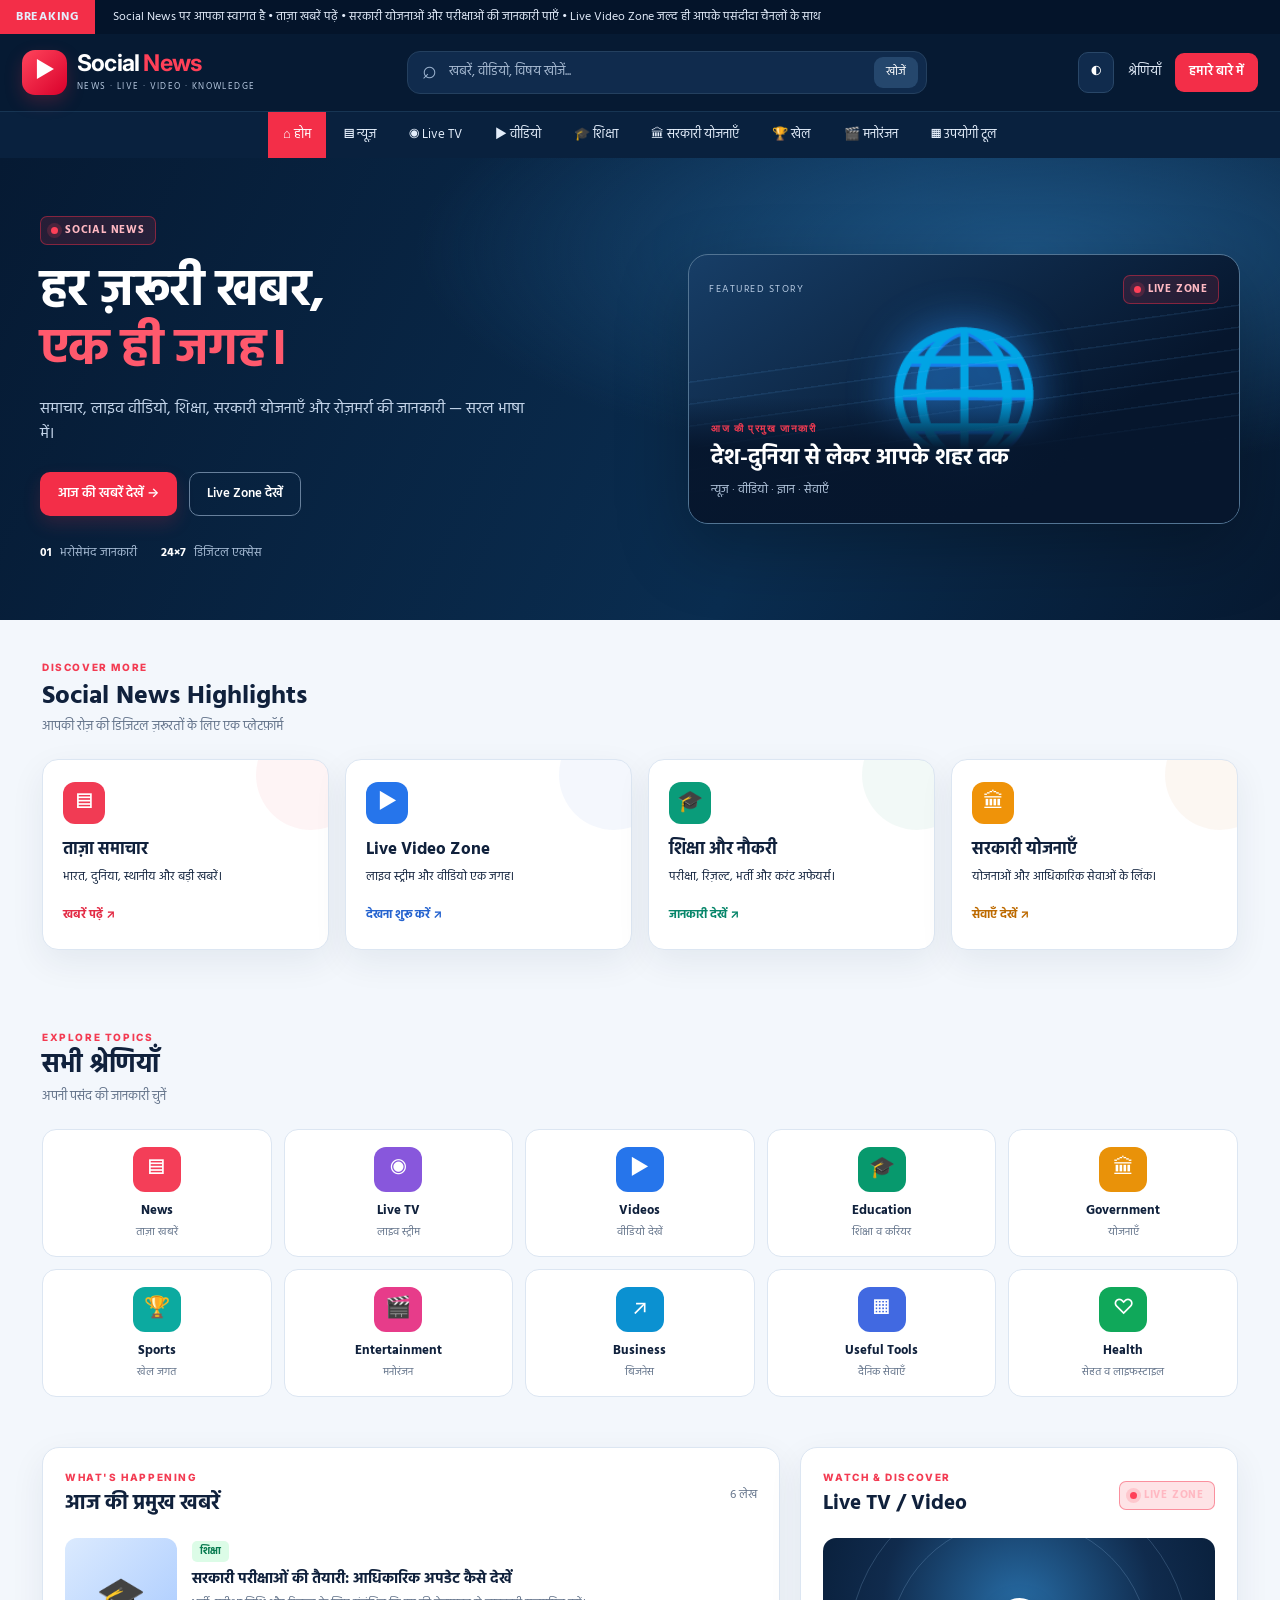
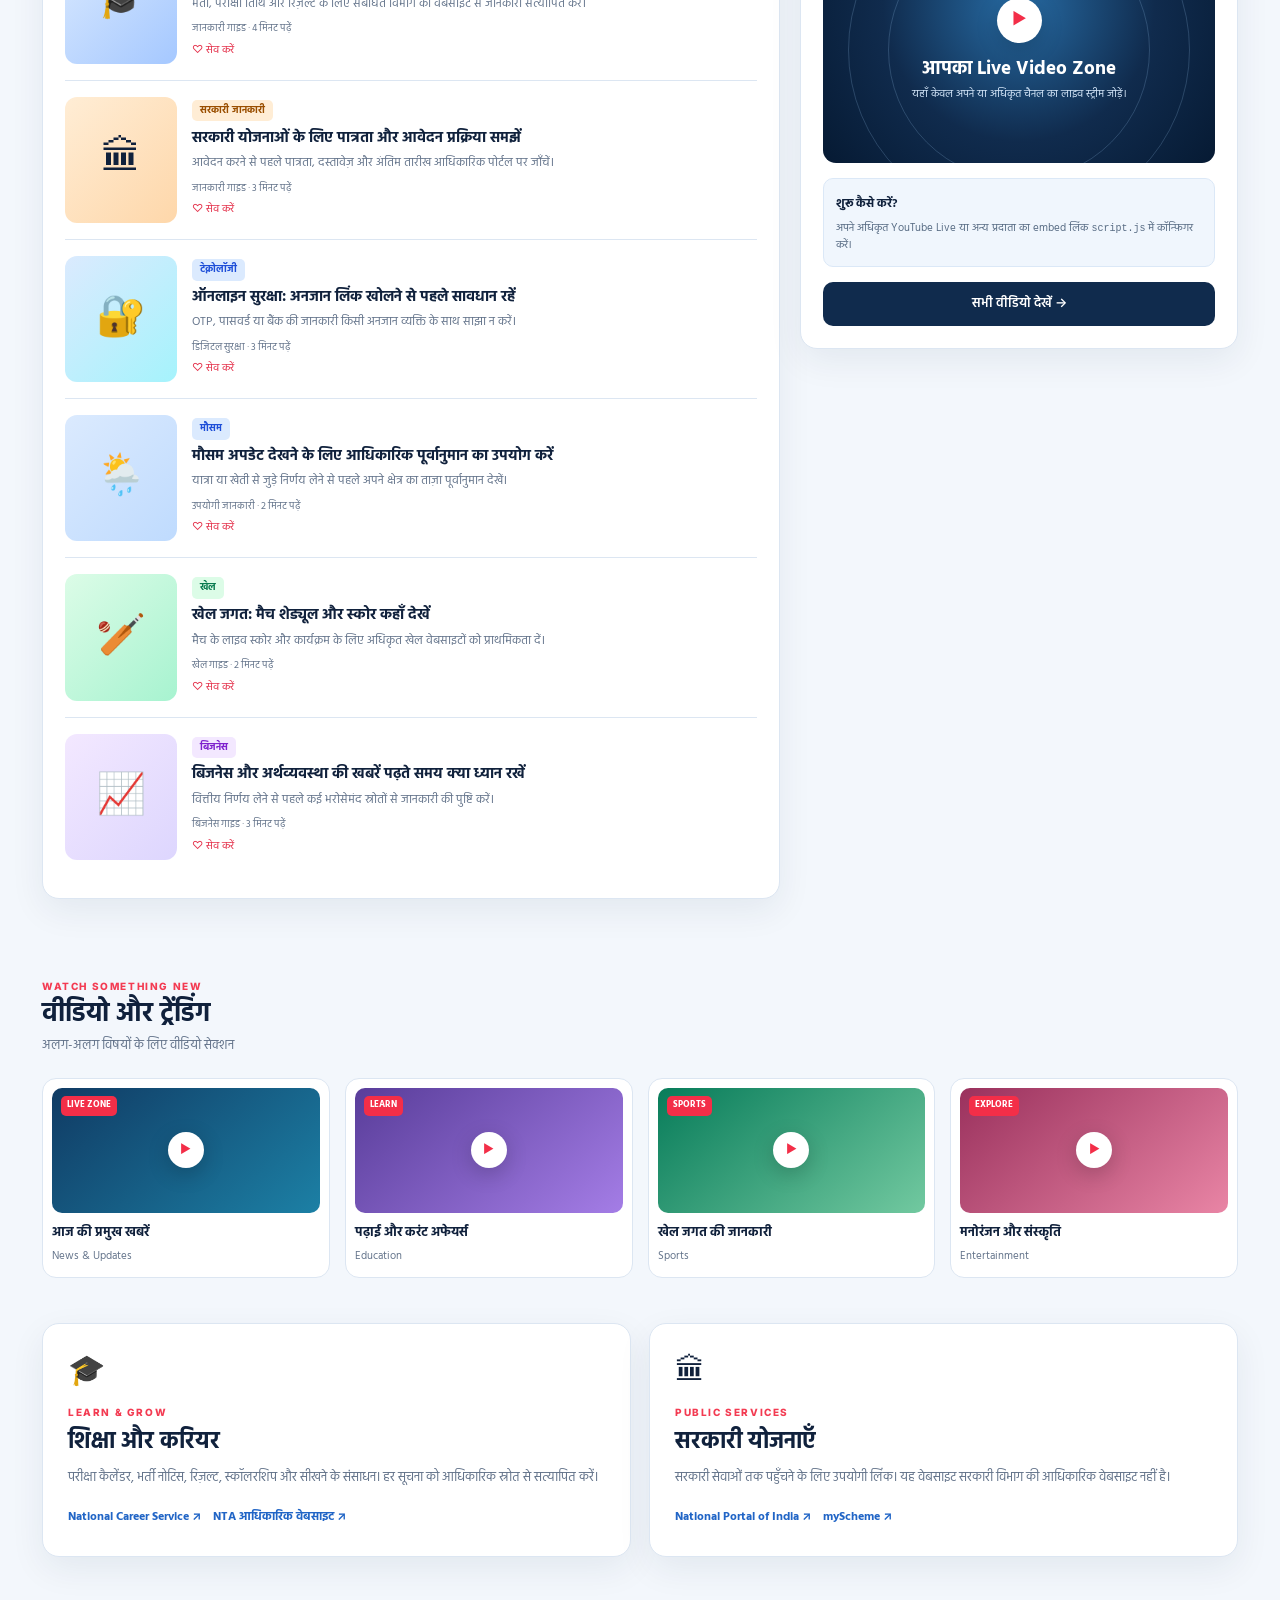
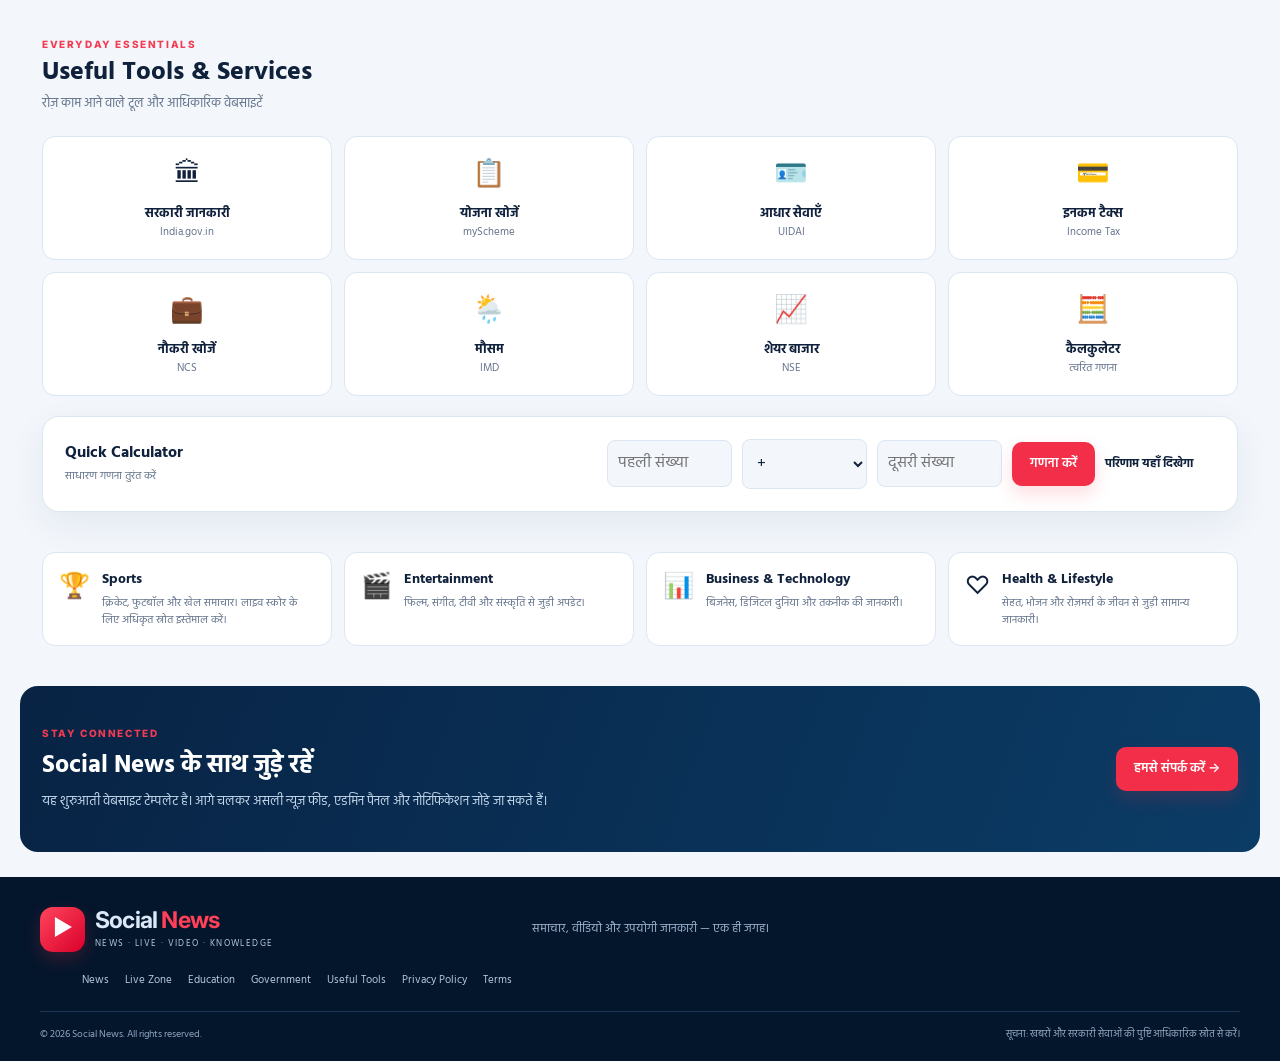
==== index.html @ ee155465 "Add files via upload" ====
<!doctype html>
<html lang="hi">
<head>
<meta charset="utf-8">
<meta name="viewport" content="width=device-width, initial-scale=1">
<meta name="theme-color" content="#071b35">
<meta name="description" content="Social News — ताज़ा खबरें, लाइव वीडियो, शिक्षा, सरकारी योजनाएँ, खेल और रोज़मर्रा की उपयोगी जानकारी एक जगह।">
<title>Social News | खबरें, Live Video और जानकारी</title>
<link rel="preconnect" href="https://fonts.googleapis.com">
<link rel="preconnect" href="https://fonts.gstatic.com" crossorigin>
<link href="https://fonts.googleapis.com/css2?family=Hind:wght@400;500;600;700&family=Inter:wght@400;500;600;700;800&display=swap" rel="stylesheet">
<link rel="stylesheet" href="style.css">
</head>
<body>
<div class="ticker"><span class="ticker-label">BREAKING</span><div class="ticker-track">Social News पर आपका स्वागत है • ताज़ा खबरें पढ़ें • सरकारी योजनाओं और परीक्षाओं की जानकारी पाएँ • Live Video Zone जल्द ही आपके पसंदीदा चैनलों के साथ</div></div>
<header class="site-header">
  <a class="brand" href="#" aria-label="Social News Home"><span class="brand-mark">▶</span><span><strong>Social <b>News</b></strong><small>NEWS · LIVE · VIDEO · KNOWLEDGE</small></span></a>
  <form class="search" id="searchForm"><span>⌕</span><input id="searchInput" placeholder="खबरें, वीडियो, विषय खोजें..." aria-label="Search"><button aria-label="Search">खोजें</button></form>
  <div class="header-actions"><button class="icon-btn" id="themeToggle" title="थीम बदलें">◐</button><a class="header-link" href="#categories">श्रेणियाँ</a><a class="login-link" href="#about">हमारे बारे में</a></div>
</header>
<nav class="main-nav" aria-label="मुख्य मेन्यू">
  <a class="active" href="#">⌂ होम</a><a href="#top-news">▤ न्यूज़</a><a href="#live">◉ Live TV</a><a href="#videos">▶ वीडियो</a><a href="#education">🎓 शिक्षा</a><a href="#government">🏛 सरकारी योजनाएँ</a><a href="#sports">🏆 खेल</a><a href="#entertainment">🎬 मनोरंजन</a><a href="#tools">▦ उपयोगी टूल</a>
</nav>
<main>
<section class="hero">
  <div class="hero-copy"><span class="live-pill"><i></i> SOCIAL NEWS</span><h1>हर ज़रूरी खबर,<br><em>एक ही जगह।</em></h1><p>समाचार, लाइव वीडियो, शिक्षा, सरकारी योजनाएँ और रोज़मर्रा की जानकारी — सरल भाषा में।</p><div class="hero-buttons"><a class="btn btn-red" href="#top-news">आज की खबरें देखें →</a><a class="btn btn-outline" href="#live">Live Zone देखें</a></div><div class="hero-stats"><span><b>01</b> भरोसेमंद जानकारी</span><span><b>24×7</b> डिजिटल एक्सेस</span></div></div>
  <div class="hero-visual"><div class="visual-top"><span>FEATURED STORY</span><span class="live-pill"><i></i> LIVE ZONE</span></div><div class="world-globe">🌐</div><div class="visual-lines"></div><div class="visual-bottom"><span class="eyebrow">आज की प्रमुख जानकारी</span><h2>देश-दुनिया से लेकर आपके शहर तक</h2><p>न्यूज़ · वीडियो · ज्ञान · सेवाएँ</p></div></div>
</section>
<section class="highlights section-wrap"><div class="section-heading"><div><span class="eyebrow">DISCOVER MORE</span><h2>Social News Highlights</h2><p>आपकी रोज़ की डिजिटल ज़रूरतों के लिए एक प्लेटफ़ॉर्म</p></div></div><div class="highlight-grid">
  <article class="highlight-card h-red"><span class="hi-icon">▤</span><h3>ताज़ा समाचार</h3><p>भारत, दुनिया, स्थानीय और बड़ी खबरें।</p><a href="#top-news">खबरें पढ़ें ↗</a></article>
  <article class="highlight-card h-blue"><span class="hi-icon">▶</span><h3>Live Video Zone</h3><p>लाइव स्ट्रीम और वीडियो एक जगह।</p><a href="#live">देखना शुरू करें ↗</a></article>
  <article class="highlight-card h-green"><span class="hi-icon">🎓</span><h3>शिक्षा और नौकरी</h3><p>परीक्षा, रिज़ल्ट, भर्ती और करंट अफेयर्स।</p><a href="#education">जानकारी देखें ↗</a></article>
  <article class="highlight-card h-orange"><span class="hi-icon">🏛</span><h3>सरकारी योजनाएँ</h3><p>योजनाओं और आधिकारिक सेवाओं के लिंक।</p><a href="#government">सेवाएँ देखें ↗</a></article>
</div></section>
<section class="section-wrap" id="categories"><div class="section-heading"><div><span class="eyebrow">EXPLORE TOPICS</span><h2>सभी श्रेणियाँ</h2><p>अपनी पसंद की जानकारी चुनें</p></div></div><div class="category-grid">
<a class="category" href="#top-news"><span class="cat-icon c1">▤</span><b>News</b><small>ताज़ा खबरें</small></a><a class="category" href="#live"><span class="cat-icon c2">◉</span><b>Live TV</b><small>लाइव स्ट्रीम</small></a><a class="category" href="#videos"><span class="cat-icon c3">▶</span><b>Videos</b><small>वीडियो देखें</small></a><a class="category" href="#education"><span class="cat-icon c4">🎓</span><b>Education</b><small>शिक्षा व करियर</small></a><a class="category" href="#government"><span class="cat-icon c5">🏛</span><b>Government</b><small>योजनाएँ</small></a><a class="category" href="#sports"><span class="cat-icon c6">🏆</span><b>Sports</b><small>खेल जगत</small></a><a class="category" href="#entertainment"><span class="cat-icon c7">🎬</span><b>Entertainment</b><small>मनोरंजन</small></a><a class="category" href="#business"><span class="cat-icon c8">↗</span><b>Business</b><small>बिजनेस</small></a><a class="category" href="#tools"><span class="cat-icon c9">▦</span><b>Useful Tools</b><small>दैनिक सेवाएँ</small></a><a class="category" href="#health"><span class="cat-icon c10">♡</span><b>Health</b><small>सेहत व लाइफस्टाइल</small></a>
</div></section>
<section class="content-layout section-wrap" id="top-news">
  <div class="panel news-panel"><div class="section-heading compact"><div><span class="eyebrow">WHAT'S HAPPENING</span><h2>आज की प्रमुख खबरें</h2></div><span class="muted" id="resultCount">6 लेख</span></div><div class="news-list" id="newsList">
    <article class="news-card" data-search="education exam सरकारी नौकरी परीक्षा तारीख"><div class="news-art art-education">🎓</div><div class="news-body"><span class="tag tag-green">शिक्षा</span><h3>सरकारी परीक्षाओं की तैयारी: आधिकारिक अपडेट कैसे देखें</h3><p>भर्ती, परीक्षा तिथि और रिज़ल्ट के लिए संबंधित विभाग की वेबसाइट से जानकारी सत्यापित करें।</p><div class="card-meta">जानकारी गाइड · 4 मिनट पढ़ें</div><button class="save-btn" data-save="exam-guide">♡ सेव करें</button></div></article>
    <article class="news-card" data-search="government scheme सरकारी योजना पात्रता आवेदन"><div class="news-art art-government">🏛</div><div class="news-body"><span class="tag tag-orange">सरकारी जानकारी</span><h3>सरकारी योजनाओं के लिए पात्रता और आवेदन प्रक्रिया समझें</h3><p>आवेदन करने से पहले पात्रता, दस्तावेज़ और अंतिम तारीख आधिकारिक पोर्टल पर जाँचें।</p><div class="card-meta">जानकारी गाइड · 3 मिनट पढ़ें</div><button class="save-btn" data-save="scheme-guide">♡ सेव करें</button></div></article>
    <article class="news-card" data-search="technology cyber safety online fraud डिजिटल सुरक्षा"><div class="news-art art-tech">🔐</div><div class="news-body"><span class="tag tag-blue">टेक्नोलॉजी</span><h3>ऑनलाइन सुरक्षा: अनजान लिंक खोलने से पहले सावधान रहें</h3><p>OTP, पासवर्ड या बैंक की जानकारी किसी अनजान व्यक्ति के साथ साझा न करें।</p><div class="card-meta">डिजिटल सुरक्षा · 3 मिनट पढ़ें</div><button class="save-btn" data-save="online-safety">♡ सेव करें</button></div></article>
    <article class="news-card" data-search="weather मौसम बारिश गर्मी forecast"><div class="news-art art-weather">🌦️</div><div class="news-body"><span class="tag tag-blue">मौसम</span><h3>मौसम अपडेट देखने के लिए आधिकारिक पूर्वानुमान का उपयोग करें</h3><p>यात्रा या खेती से जुड़े निर्णय लेने से पहले अपने क्षेत्र का ताज़ा पूर्वानुमान देखें।</p><div class="card-meta">उपयोगी जानकारी · 2 मिनट पढ़ें</div><button class="save-btn" data-save="weather-guide">♡ सेव करें</button></div></article>
    <article class="news-card" data-search="sports cricket football खेल"><div class="news-art art-sports">🏏</div><div class="news-body"><span class="tag tag-green">खेल</span><h3>खेल जगत: मैच शेड्यूल और स्कोर कहाँ देखें</h3><p>मैच के लाइव स्कोर और कार्यक्रम के लिए अधिकृत खेल वेबसाइटों को प्राथमिकता दें।</p><div class="card-meta">खेल गाइड · 2 मिनट पढ़ें</div><button class="save-btn" data-save="sports-guide">♡ सेव करें</button></div></article>
    <article class="news-card" data-search="business finance बजट बचत बाजार"><div class="news-art art-business">📈</div><div class="news-body"><span class="tag tag-purple">बिजनेस</span><h3>बिजनेस और अर्थव्यवस्था की खबरें पढ़ते समय क्या ध्यान रखें</h3><p>वित्तीय निर्णय लेने से पहले कई भरोसेमंद स्रोतों से जानकारी की पुष्टि करें।</p><div class="card-meta">बिजनेस गाइड · 3 मिनट पढ़ें</div><button class="save-btn" data-save="business-guide">♡ सेव करें</button></div></article>
  </div><p class="empty-state" id="emptyState" hidden>इस खोज से संबंधित कोई लेख नहीं मिला। दूसरा शब्द खोजें।</p></div>
  <aside class="panel live-panel" id="live"><div class="section-heading compact"><div><span class="eyebrow">WATCH & DISCOVER</span><h2>Live TV / Video</h2></div><span class="live-pill"><i></i> LIVE ZONE</span></div><div class="video-placeholder"><div class="play-circle">▶</div><h3>आपका Live Video Zone</h3><p>यहाँ केवल अपने या अधिकृत चैनल का लाइव स्ट्रीम जोड़ें।</p></div><div class="notice"><b>शुरू कैसे करें?</b><p>अपने अधिकृत YouTube Live या अन्य प्रदाता का embed लिंक <code>script.js</code> में कॉन्फ़िगर करें।</p></div><a class="btn btn-dark btn-full" href="#videos">सभी वीडियो देखें →</a></aside>
</section>
<section class="section-wrap" id="videos"><div class="section-heading"><div><span class="eyebrow">WATCH SOMETHING NEW</span><h2>वीडियो और ट्रेंडिंग</h2><p>अलग-अलग विषयों के लिए वीडियो सेक्शन</p></div></div><div class="video-grid">
  <a class="video-card" href="#live"><div class="video-thumb v1"><span class="play-circle">▶</span><small>LIVE ZONE</small></div><b>आज की प्रमुख खबरें</b><span>News & Updates</span></a>
  <a class="video-card" href="#education"><div class="video-thumb v2"><span class="play-circle">▶</span><small>LEARN</small></div><b>पढ़ाई और करंट अफेयर्स</b><span>Education</span></a>
  <a class="video-card" href="#sports"><div class="video-thumb v3"><span class="play-circle">▶</span><small>SPORTS</small></div><b>खेल जगत की जानकारी</b><span>Sports</span></a>
  <a class="video-card" href="#entertainment"><div class="video-thumb v4"><span class="play-circle">▶</span><small>EXPLORE</small></div><b>मनोरंजन और संस्कृति</b><span>Entertainment</span></a>
</div></section>
<section class="section-wrap split-sections">
  <article class="info-panel" id="education"><div class="big-icon">🎓</div><span class="eyebrow">LEARN & GROW</span><h2>शिक्षा और करियर</h2><p>परीक्षा कैलेंडर, भर्ती नोटिस, रिज़ल्ट, स्कॉलरशिप और सीखने के संसाधन। हर सूचना को आधिकारिक स्रोत से सत्यापित करें।</p><a href="https://www.ncs.gov.in/" target="_blank" rel="noopener">National Career Service ↗</a><a href="https://www.nta.ac.in/" target="_blank" rel="noopener">NTA आधिकारिक वेबसाइट ↗</a></article>
  <article class="info-panel" id="government"><div class="big-icon">🏛</div><span class="eyebrow">PUBLIC SERVICES</span><h2>सरकारी योजनाएँ</h2><p>सरकारी सेवाओं तक पहुँचने के लिए उपयोगी लिंक। यह वेबसाइट सरकारी विभाग की आधिकारिक वेबसाइट नहीं है।</p><a href="https://www.india.gov.in/" target="_blank" rel="noopener">National Portal of India ↗</a><a href="https://www.myscheme.gov.in/" target="_blank" rel="noopener">myScheme ↗</a></article>
</section>
<section class="section-wrap" id="tools"><div class="section-heading"><div><span class="eyebrow">EVERYDAY ESSENTIALS</span><h2>Useful Tools & Services</h2><p>रोज़ काम आने वाले टूल और आधिकारिक वेबसाइटें</p></div></div><div class="tools-grid">
<a class="tool-card" href="https://www.india.gov.in/" target="_blank" rel="noopener"><span>🏛</span><b>सरकारी जानकारी</b><small>India.gov.in</small></a><a class="tool-card" href="https://www.myscheme.gov.in/" target="_blank" rel="noopener"><span>📋</span><b>योजना खोजें</b><small>myScheme</small></a><a class="tool-card" href="https://uidai.gov.in/" target="_blank" rel="noopener"><span>🪪</span><b>आधार सेवाएँ</b><small>UIDAI</small></a><a class="tool-card" href="https://www.incometax.gov.in/" target="_blank" rel="noopener"><span>💳</span><b>इनकम टैक्स</b><small>Income Tax</small></a><a class="tool-card" href="https://www.ncs.gov.in/" target="_blank" rel="noopener"><span>💼</span><b>नौकरी खोजें</b><small>NCS</small></a><a class="tool-card" href="https://mausam.imd.gov.in/" target="_blank" rel="noopener"><span>🌦️</span><b>मौसम</b><small>IMD</small></a><a class="tool-card" href="https://www.nseindia.com/" target="_blank" rel="noopener"><span>📈</span><b>शेयर बाजार</b><small>NSE</small></a><a class="tool-card" href="#calculator"><span>🧮</span><b>कैलकुलेटर</b><small>त्वरित गणना</small></a>
</div><div class="calculator panel" id="calculator"><div><h3>Quick Calculator</h3><p>साधारण गणना तुरंत करें</p></div><input id="calcA" type="number" placeholder="पहली संख्या"><select id="calcOp" aria-label="Operation"><option value="+">+</option><option value="-">−</option><option value="*">×</option><option value="/">÷</option></select><input id="calcB" type="number" placeholder="दूसरी संख्या"><button class="btn btn-red" id="calculateBtn">गणना करें</button><output id="calcResult">परिणाम यहाँ दिखेगा</output></div></section>
<section class="section-wrap extra-categories">
  <article id="sports"><span>🏆</span><div><h3>Sports</h3><p>क्रिकेट, फुटबॉल और खेल समाचार। लाइव स्कोर के लिए अधिकृत स्रोत इस्तेमाल करें।</p></div></article>
  <article id="entertainment"><span>🎬</span><div><h3>Entertainment</h3><p>फिल्म, संगीत, टीवी और संस्कृति से जुड़ी अपडेट।</p></div></article>
  <article id="business"><span>📊</span><div><h3>Business & Technology</h3><p>बिजनेस, डिजिटल दुनिया और तकनीक की जानकारी।</p></div></article>
  <article id="health"><span>♡</span><div><h3>Health & Lifestyle</h3><p>सेहत, भोजन और रोज़मर्रा के जीवन से जुड़ी सामान्य जानकारी।</p></div></article>
</section>
<section class="newsletter section-wrap" id="about"><div><span class="eyebrow">STAY CONNECTED</span><h2>Social News के साथ जुड़े रहें</h2><p>यह शुरुआती वेबसाइट टेम्पलेट है। आगे चलकर असली न्यूज़ फीड, एडमिन पैनल और नोटिफिकेशन जोड़े जा सकते हैं।</p></div><a class="btn btn-red" href="mailto:contact@socialnews.example">हमसे संपर्क करें →</a></section>
</main>
<footer class="footer"><div class="footer-main"><a class="brand" href="#"><span class="brand-mark">▶</span><span><strong>Social <b>News</b></strong><small>NEWS · LIVE · VIDEO · KNOWLEDGE</small></span></a><p>समाचार, वीडियो और उपयोगी जानकारी — एक ही जगह।</p><div class="footer-links"><a href="#top-news">News</a><a href="#live">Live Zone</a><a href="#education">Education</a><a href="#government">Government</a><a href="#tools">Useful Tools</a><a href="privacy.html">Privacy Policy</a><a href="terms.html">Terms</a></div></div><div class="footer-bottom"><span>© <span id="year"></span> Social News. All rights reserved.</span><span>सूचना: खबरों और सरकारी सेवाओं की पुष्टि आधिकारिक स्रोत से करें।</span></div></footer>
<div class="toast" id="toast" role="status" aria-live="polite"></div>
<script src="script.js"></script>
</body>
</html>
---- style.css ----
*{box-sizing:border-box} :root{--bg:#f3f7fc;--surface:#fff;--ink:#10213c;--muted:#64748b;--line:#dce6f2;--navy:#061a33;--navy2:#0b2a4d;--red:#f32e48;--blue:#2675eb;--shadow:0 12px 35px rgba(15,42,75,.07)}html{scroll-behavior:smooth;scroll-padding-top:90px}body{margin:0;background:var(--bg);color:var(--ink);font-family:'Hind',Inter,sans-serif;line-height:1.55}a{color:inherit;text-decoration:none}button,input,select{font:inherit}.ticker{height:34px;background:#04142a;color:#e5eefc;display:flex;align-items:center;overflow:hidden;font-size:12px;white-space:nowrap}.ticker-label{height:100%;display:flex;align-items:center;padding:0 16px;background:var(--red);font-weight:700;letter-spacing:.7px}.ticker-track{padding-left:18px;overflow:hidden;text-overflow:ellipsis}.site-header{background:var(--navy);color:#fff;padding:16px max(22px,calc((100% - 1240px)/2));display:flex;align-items:center;gap:26px}.brand{display:flex;align-items:center;gap:10px;flex-shrink:0}.brand-mark{width:45px;height:45px;border-radius:13px;background:linear-gradient(135deg,#ff455c,#d9002b);display:grid;place-items:center;color:white;font-size:22px;box-shadow:0 7px 18px #f32e4835}.brand strong{font-family:Inter,sans-serif;font-size:23px;letter-spacing:-.8px;display:block;line-height:1.15}.brand strong b{color:#ff4058}.brand small{display:block;font-size:9px;letter-spacing:1.4px;color:#b6c8df;margin-top:4px}.search{height:43px;border:1px solid #24405f;background:#102b4d;border-radius:13px;display:flex;align-items:center;gap:10px;padding:0 8px 0 14px;flex:1;max-width:520px;margin:auto}.search>span{font-size:25px;color:#9db4d0}.search input{background:transparent;border:0;outline:0;color:white;width:100%;min-width:0;font-size:13px}.search input::placeholder{color:#a7bad2}.search button{border:0;background:#25476d;color:#fff;border-radius:9px;padding:6px 12px;font-size:12px;cursor:pointer}.header-actions{display:flex;align-items:center;gap:14px;font-size:13px;white-space:nowrap}.icon-btn{background:#102b4d;border:1px solid #294768;color:#fff;border-radius:10px;padding:9px 12px;cursor:pointer}.header-link{color:#e3edfa}.login-link{background:var(--red);padding:9px 14px;border-radius:9px;font-weight:600}.main-nav{background:#09213e;color:#e4eefb;display:flex;gap:3px;justify-content:center;padding:0 12px;overflow-x:auto;white-space:nowrap;border-top:1px solid #173553}.main-nav a{padding:13px 15px;font-size:13px;flex-shrink:0}.main-nav a:hover,.main-nav a.active{background:var(--red);color:#fff}.hero{background:radial-gradient(ellipse at 80% 20%,#1d5483 0,transparent 42%),linear-gradient(115deg,#061a33,#0a2d50 62%,#071a32);color:white;display:grid;grid-template-columns:1fr .9fr;gap:35px;padding:58px max(24px,calc((100% - 1200px)/2));min-height:370px;overflow:hidden}.hero-copy{align-self:center;max-width:570px}.live-pill{display:inline-flex;align-items:center;gap:7px;border-radius:7px;padding:5px 10px;background:#f32e4822;border:1px solid #f32e4875;color:#ffb8c2;font-size:11px;font-weight:700;letter-spacing:.8px}.live-pill i{width:7px;height:7px;border-radius:50%;background:#ff4058;box-shadow:0 0 0 4px #ff40582c}.hero h1{font-size:clamp(35px,4vw,54px);line-height:1.15;letter-spacing:-.6px;margin:18px 0 14px}.hero h1 em{font-style:normal;color:#ff596d}.hero-copy>p{font-size:16px;color:#c2d3e8;max-width:500px;margin-bottom:25px}.hero-buttons{display:flex;gap:12px;flex-wrap:wrap}.btn{display:inline-flex;align-items:center;justify-content:center;border-radius:10px;padding:11px 17px;font-weight:600;font-size:13px;border:1px solid transparent;cursor:pointer}.btn-red{background:var(--red);color:white;box-shadow:0 8px 18px #f32e482a}.btn-outline{border-color:#67809c;color:#fff}.btn-dark{background:#102b4d;color:white}.btn-full{width:100%}.hero-stats{display:flex;gap:24px;margin-top:28px;color:#a9bed7;font-size:12px}.hero-stats b{color:white;margin-right:5px}.hero-visual{align-self:center;min-height:270px;border:1px solid #527493;border-radius:20px;background:linear-gradient(145deg,#173e67,#06162d 70%);padding:20px;position:relative;overflow:hidden;box-shadow:0 24px 70px #0004}.visual-top{display:flex;justify-content:space-between;align-items:center;color:#b5c9e1;font-size:10px;letter-spacing:1.5px}.world-globe{position:absolute;font-size:125px;top:54px;left:50%;transform:translateX(-50%);filter:drop-shadow(0 0 24px #2989e9);opacity:.9}.visual-lines{position:absolute;inset:30% -10% 18%;background:repeating-linear-gradient(0deg,transparent 0 20px,#62b5ff1b 21px 22px);transform:skewY(-8deg)}.visual-bottom{position:absolute;bottom:0;left:0;right:0;padding:24px 22px;background:linear-gradient(transparent,#06162df5 40%)}.eyebrow{display:block;font-family:Inter,sans-serif;font-size:10px;font-weight:800;letter-spacing:1.6px;color:#f33b52}.visual-bottom h2{font-size:22px;margin:5px 0}.visual-bottom p{font-size:12px;color:#b5c8df;margin:0}.section-wrap{max-width:1240px;margin:0 auto;padding:40px 22px}.section-heading{display:flex;align-items:end;justify-content:space-between;gap:20px;margin-bottom:22px}.section-heading h2{font-size:26px;line-height:1.2;margin:5px 0}.section-heading p{margin:5px 0 0;color:var(--muted);font-size:13px}.highlight-grid{display:grid;grid-template-columns:repeat(4,1fr);gap:16px}.highlight-card{border-radius:16px;padding:22px 20px;background:var(--surface);border:1px solid var(--line);box-shadow:var(--shadow);min-height:185px;position:relative;overflow:hidden}.highlight-card:after{content:"";position:absolute;width:110px;height:110px;border-radius:50%;right:-38px;top:-40px;background:currentColor;opacity:.05}.hi-icon{display:grid;place-items:center;width:42px;height:42px;border-radius:12px;color:white;font-size:21px;margin-bottom:13px}.highlight-card h3{margin:0 0 5px;font-size:17px}.highlight-card p{font-size:12px;color:var(--muted);margin:0 0 15px}.highlight-card>a{font-size:12px;font-weight:700}.h-red{color:#e32c46}.h-red .hi-icon{background:#f13b54}.h-blue{color:#2563cf}.h-blue .hi-icon{background:#2675eb}.h-green{color:#07866a}.h-green .hi-icon{background:#0a9c7a}.h-orange{color:#bd6a00}.h-orange .hi-icon{background:#ef9309}.highlight-card h3,.highlight-card p{color:var(--ink)}.category-grid{display:grid;grid-template-columns:repeat(5,1fr);gap:12px}.category{display:flex;align-items:center;flex-direction:column;text-align:center;padding:17px 8px 15px;background:var(--surface);border:1px solid var(--line);border-radius:14px;transition:.2s}.category:hover,.tool-card:hover,.video-card:hover{transform:translateY(-3px);box-shadow:var(--shadow)}.cat-icon{width:48px;height:45px;border-radius:12px;display:grid;place-items:center;color:#fff;font-size:21px;margin-bottom:9px}.category b{font-size:13px}.category small{font-size:11px;color:var(--muted);margin-top:3px}.c1{background:#f43e58}.c2{background:#8857dc}.c3{background:#2675eb}.c4{background:#07996d}.c5{background:#e99209}.c6{background:#0caaa0}.c7{background:#e73c8a}.c8{background:#0b91d1}.c9{background:#4169e1}.c10{background:#10a85a}.content-layout{display:grid;grid-template-columns:1.35fr .8fr;gap:20px;align-items:start;padding-top:10px}.panel{background:var(--surface);border:1px solid var(--line);border-radius:17px;padding:22px;box-shadow:var(--shadow);min-width:0}.compact{align-items:center;margin-bottom:17px}.compact h2{font-size:21px}.muted{font-size:12px;color:var(--muted)}.news-list{display:grid;gap:0}.news-card{display:grid;grid-template-columns:112px 1fr;gap:15px;padding:16px 0;border-top:1px solid var(--line)}.news-card:first-child{border-top:0;padding-top:0}.news-art{min-height:126px;border-radius:12px;display:grid;place-items:center;font-size:40px}.art-education{background:linear-gradient(135deg,#dbeafe,#a5c8ff)}.art-government{background:linear-gradient(135deg,#ffedd5,#fed7aa)}.art-tech{background:linear-gradient(135deg,#dbeafe,#a5f3fc)}.art-weather{background:linear-gradient(135deg,#dbeafe,#bfdbfe)}.art-sports{background:linear-gradient(135deg,#dcfce7,#a7f3d0)}.art-business{background:linear-gradient(135deg,#f3e8ff,#ddd6fe)}.news-body h3{font-size:15px;line-height:1.35;margin:6px 0}.news-body p{font-size:12px;color:var(--muted);margin:0 0 8px}.tag{font-size:10px;font-weight:700;padding:3px 8px;border-radius:5px;display:inline-block}.tag-green{background:#dcfce7;color:#087b50}.tag-orange{background:#ffedd5;color:#9a4f00}.tag-blue{background:#dbeafe;color:#1d4ed8}.tag-purple{background:#f3e8ff;color:#7e22ce}.card-meta{font-size:10px;color:var(--muted)}.save-btn{border:0;background:none;color:#e4314b;font-size:11px;padding:5px 0;cursor:pointer}.video-placeholder{height:225px;border-radius:13px;background:radial-gradient(circle at 50% 30%,#276ca5,#102b4d 54%,#061a33);color:#fff;display:flex;flex-direction:column;align-items:center;justify-content:center;text-align:center;padding:20px;position:relative;overflow:hidden}.video-placeholder:before,.video-placeholder:after{content:"";position:absolute;border:1px solid #a8d4ff32;border-radius:50%;width:260px;height:260px}.video-placeholder:after{width:340px;height:340px}.play-circle{width:45px;height:45px;display:grid;place-items:center;background:#fff;color:#f32e48;border-radius:50%;box-shadow:0 6px 22px #0003;z-index:1}.video-placeholder h3,.video-placeholder p{z-index:1;position:relative}.video-placeholder h3{margin:12px 0 2px}.video-placeholder p{font-size:11px;color:#d3e5f8;margin:0}.notice{margin:15px 0;background:#f0f6fd;border:1px solid #dbe8f7;padding:12px;border-radius:10px}.notice b{font-size:12px}.notice p{font-size:11px;color:#586c84;margin:4px 0 0}.notice code{font-size:10px}.video-grid{display:grid;grid-template-columns:repeat(4,1fr);gap:15px}.video-card{display:block;background:var(--surface);border:1px solid var(--line);border-radius:14px;padding:9px;transition:.2s}.video-thumb{height:125px;border-radius:10px;display:grid;place-items:center;position:relative;margin-bottom:10px;overflow:hidden}.video-thumb .play-circle{width:36px;height:36px;font-size:12px}.video-thumb small{position:absolute;left:9px;top:8px;background:#f32e48;color:white;border-radius:5px;padding:3px 6px;font-size:9px;font-weight:700}.v1{background:linear-gradient(140deg,#103b64,#1c80a5)}.v2{background:linear-gradient(140deg,#593d9a,#a47de6)}.v3{background:linear-gradient(140deg,#087c5a,#72c9a0)}.v4{background:linear-gradient(140deg,#9a315d,#e985a5)}.video-card>b{display:block;font-size:13px}.video-card>span{font-size:11px;color:var(--muted)}.split-sections{display:grid;grid-template-columns:1fr 1fr;gap:18px;padding-top:5px}.info-panel{background:var(--surface);border:1px solid var(--line);border-radius:17px;padding:25px;box-shadow:var(--shadow)}.big-icon{font-size:30px;margin-bottom:10px}.info-panel h2{font-size:23px;margin:4px 0 8px}.info-panel p{font-size:13px;color:var(--muted);margin:0 0 16px}.info-panel>a{display:inline-block;margin:4px 12px 4px 0;font-size:12px;color:#2165c6;font-weight:700}.tools-grid{display:grid;grid-template-columns:repeat(4,1fr);gap:12px}.tool-card{display:flex;flex-direction:column;align-items:center;text-align:center;background:var(--surface);border:1px solid var(--line);border-radius:13px;padding:18px 8px;transition:.2s}.tool-card span{font-size:27px;margin-bottom:7px}.tool-card b{font-size:13px}.tool-card small{font-size:11px;color:var(--muted)}.calculator{margin-top:20px;display:flex;align-items:center;gap:10px;flex-wrap:wrap}.calculator>div{margin-right:auto}.calculator h3{font-size:16px;margin:0}.calculator p{font-size:11px;color:var(--muted);margin:2px 0}.calculator input,.calculator select{border:1px solid var(--line);background:var(--bg);color:var(--ink);border-radius:8px;padding:10px;min-width:100px;width:125px}.calculator output{font-size:12px;font-weight:700;min-width:110px}.extra-categories{display:grid;grid-template-columns:repeat(4,1fr);gap:12px;padding-top:0}.extra-categories article{display:flex;gap:12px;background:var(--surface);border:1px solid var(--line);border-radius:13px;padding:16px}.extra-categories article>span{font-size:25px}.extra-categories h3{font-size:14px;margin:0 0 4px}.extra-categories p{font-size:11px;color:var(--muted);margin:0}.newsletter{margin-bottom:25px;border-radius:18px;background:linear-gradient(110deg,#082344,#0b3c66);color:white;display:flex;align-items:center;justify-content:space-between;gap:24px}.newsletter h2{font-size:25px;margin:6px 0}.newsletter p{font-size:13px;color:#c3d7eb;margin:0;max-width:700px}.footer{background:#04162c;color:#dce8f7;padding:30px max(22px,calc((100% - 1200px)/2)) 18px}.footer-main{display:grid;grid-template-columns:1fr 1.5fr;gap:20px;align-items:center}.footer-main p{font-size:12px;color:#9eb4ce}.footer-links{display:flex;justify-content:flex-end;gap:16px;flex-wrap:wrap;font-size:11px;color:#b7c9dd}.footer-bottom{border-top:1px solid #1b3552;margin-top:22px;padding-top:15px;display:flex;justify-content:space-between;gap:15px;font-size:10px;color:#91a7c1}.toast{position:fixed;bottom:20px;left:50%;transform:translate(-50%,20px);opacity:0;pointer-events:none;background:#102b4d;color:white;border-radius:10px;padding:11px 17px;font-size:13px;box-shadow:var(--shadow);transition:.25s;z-index:10}.toast.show{opacity:1;transform:translate(-50%,0)}.empty-state{padding:30px;text-align:center;color:var(--muted)}body.dark{--bg:#071426;--surface:#0d2037;--ink:#e6effa;--muted:#a4b5ca;--line:#203853;--shadow:0 12px 35px #0002}.dark .notice{background:#122b46;border-color:#254563}.dark .notice p{color:#b4c5d9}.dark .news-art{filter:saturate(.8)}.dark .tag-green{background:#123e34;color:#7be0b7}.dark .tag-orange{background:#4b3218;color:#ffcb8c}.dark .tag-blue{background:#16375d;color:#a9d0ff}.dark .tag-purple{background:#39224e;color:#e0b4ff}
@media(max-width:1000px){.site-header{gap:15px}.header-actions{gap:8px}.header-link{display:none}.hero{gap:20px}.highlight-grid{grid-template-columns:repeat(2,1fr)}.content-layout{grid-template-columns:1fr}.live-panel{max-width:none}.video-grid{grid-template-columns:repeat(2,1fr)}.extra-categories{grid-template-columns:repeat(2,1fr)}}
@media(max-width:680px){.ticker{height:30px}.site-header{padding:13px 15px;display:grid;grid-template-columns:1fr auto;gap:12px}.brand strong{font-size:20px}.brand-mark{width:39px;height:39px}.header-actions{grid-column:2;grid-row:1}.header-actions .login-link,.header-actions .header-link{display:none}.search{grid-column:1/-1;grid-row:2;max-width:none;width:100%}.main-nav{justify-content:flex-start}.main-nav a{padding:12px 13px;font-size:12px}.hero{grid-template-columns:1fr;padding:37px 20px;gap:26px}.hero h1{font-size:38px}.hero-visual{min-height:240px}.section-wrap{padding:30px 15px}.section-heading h2{font-size:23px}.highlight-grid{gap:10px}.highlight-card{padding:17px 14px;min-height:180px}.category-grid{grid-template-columns:repeat(2,1fr)}.content-layout{padding-top:0}.panel{padding:16px}.news-card{grid-template-columns:88px 1fr;gap:11px}.news-art{min-height:110px;font-size:31px}.news-body h3{font-size:13px}.news-body p{font-size:11px}.video-grid{gap:10px}.video-thumb{height:105px}.split-sections{grid-template-columns:1fr}.tools-grid{grid-template-columns:repeat(2,1fr)}.calculator{align-items:stretch}.calculator>div{width:100%}.calculator input{flex:1;min-width:0;width:35%}.calculator select{min-width:55px;width:60px}.calculator .btn{flex:1}.calculator output{width:100%}.extra-categories{grid-template-columns:1fr}.newsletter{display:block}.newsletter .btn{margin-top:17px}.footer-main{grid-template-columns:1fr}.footer-links{justify-content:flex-start}.footer-bottom{flex-direction:column}.hero-stats{gap:14px}.section-heading{align-items:flex-start}.compact{align-items:center}}
@media(prefers-reduced-motion:reduce){html{scroll-behavior:auto}*,*:before,*:after{transition:none!important}}
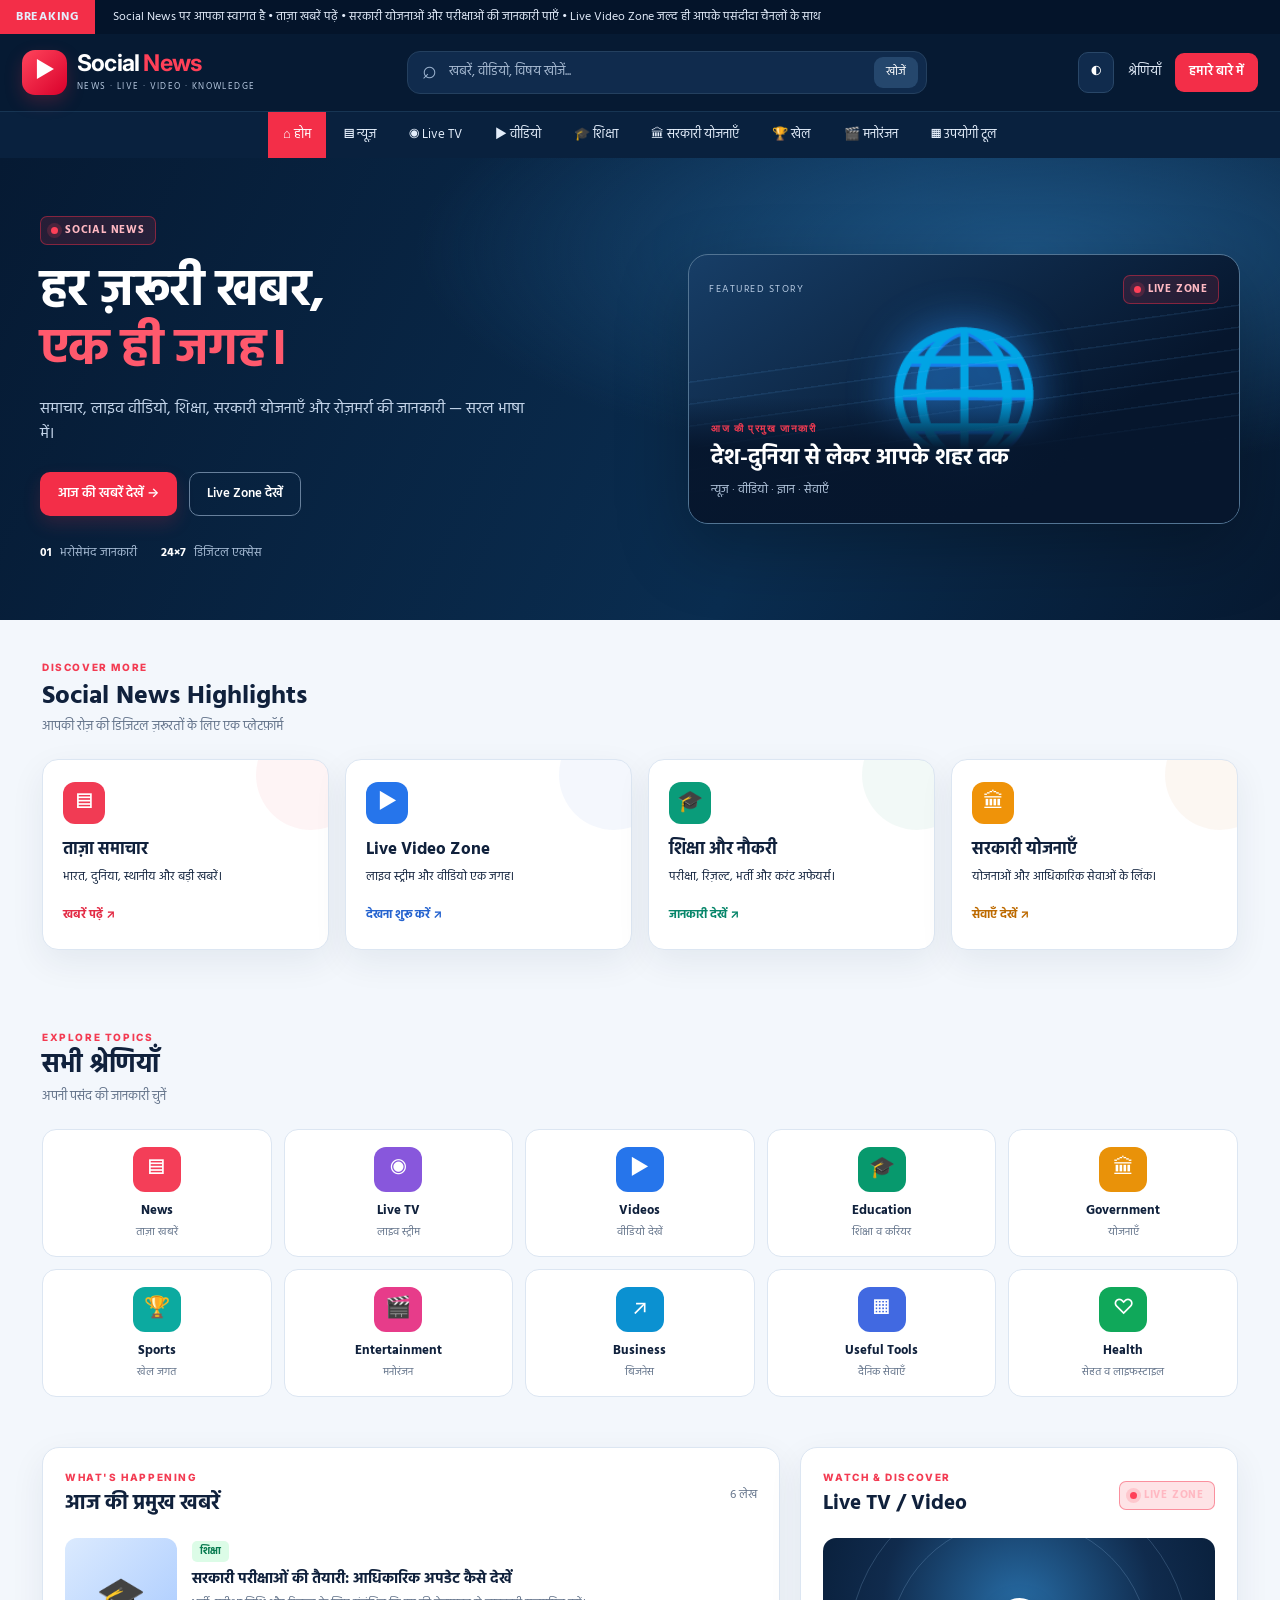
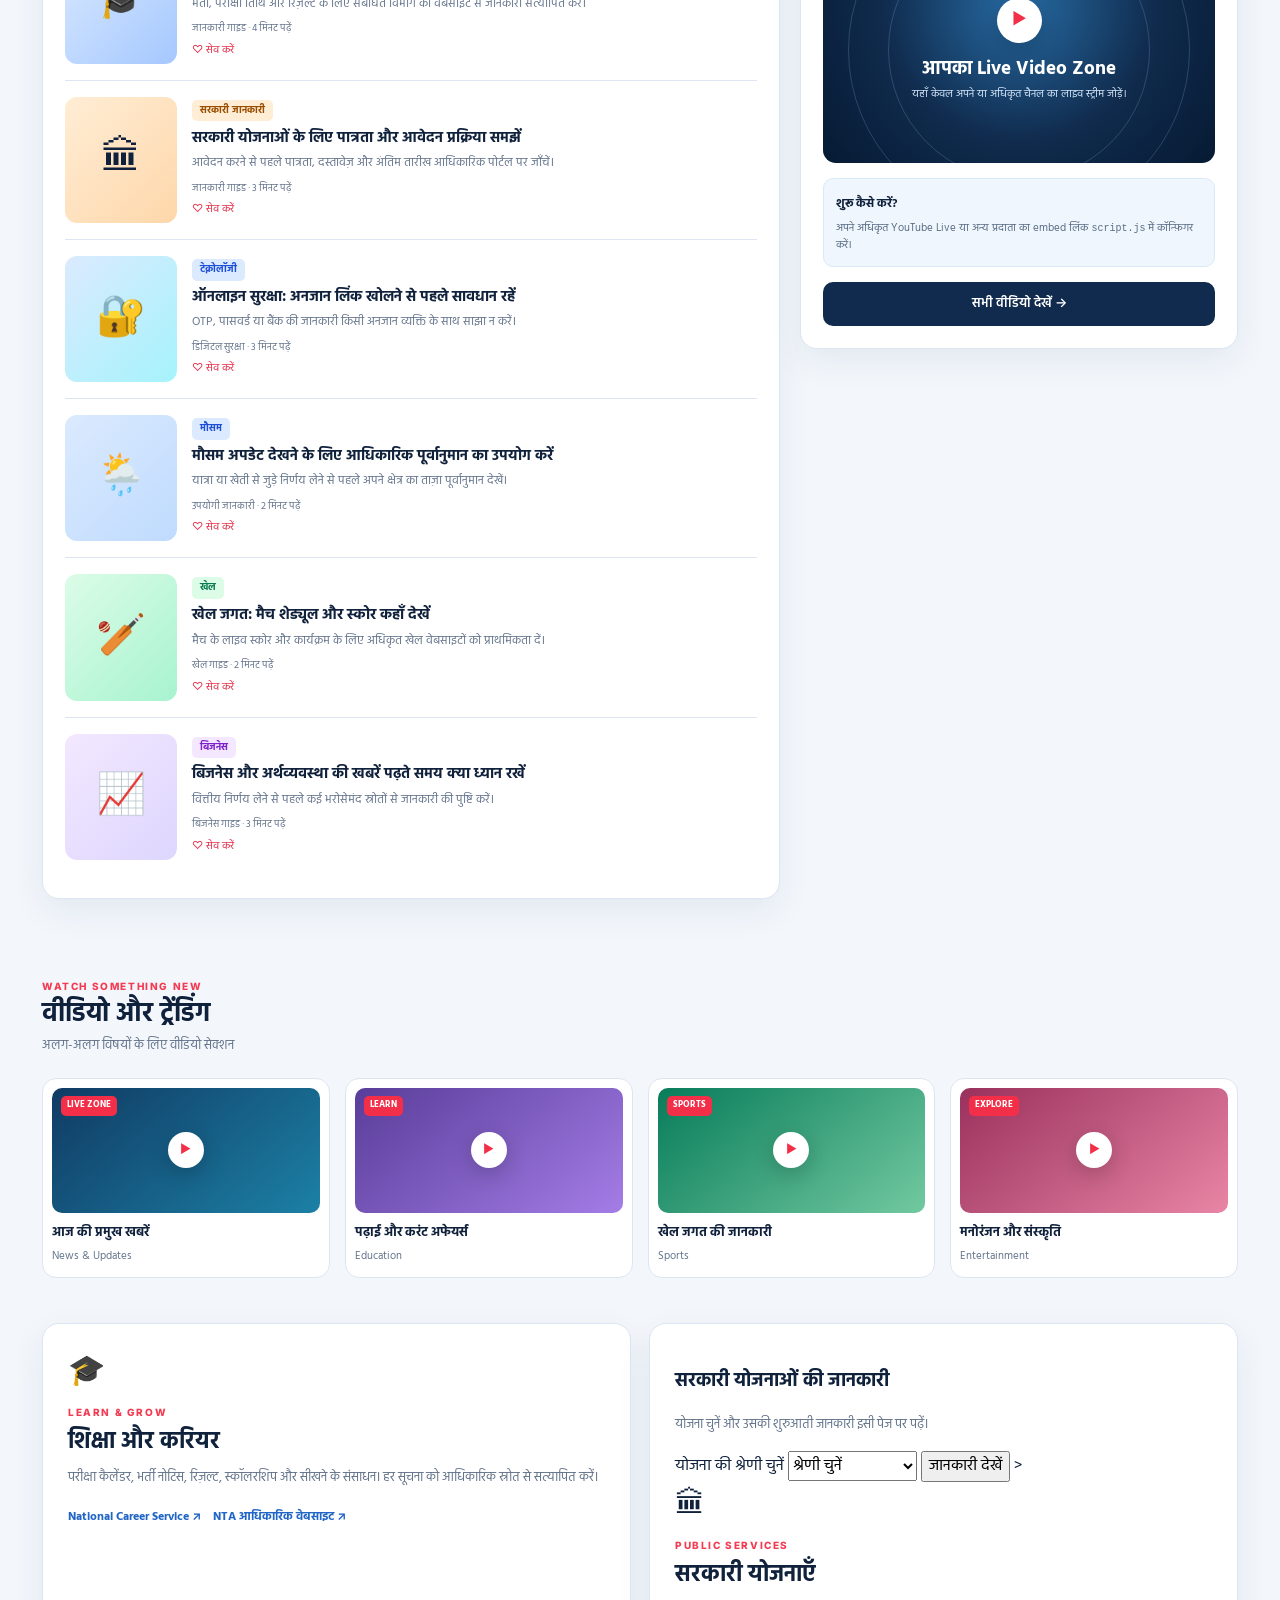
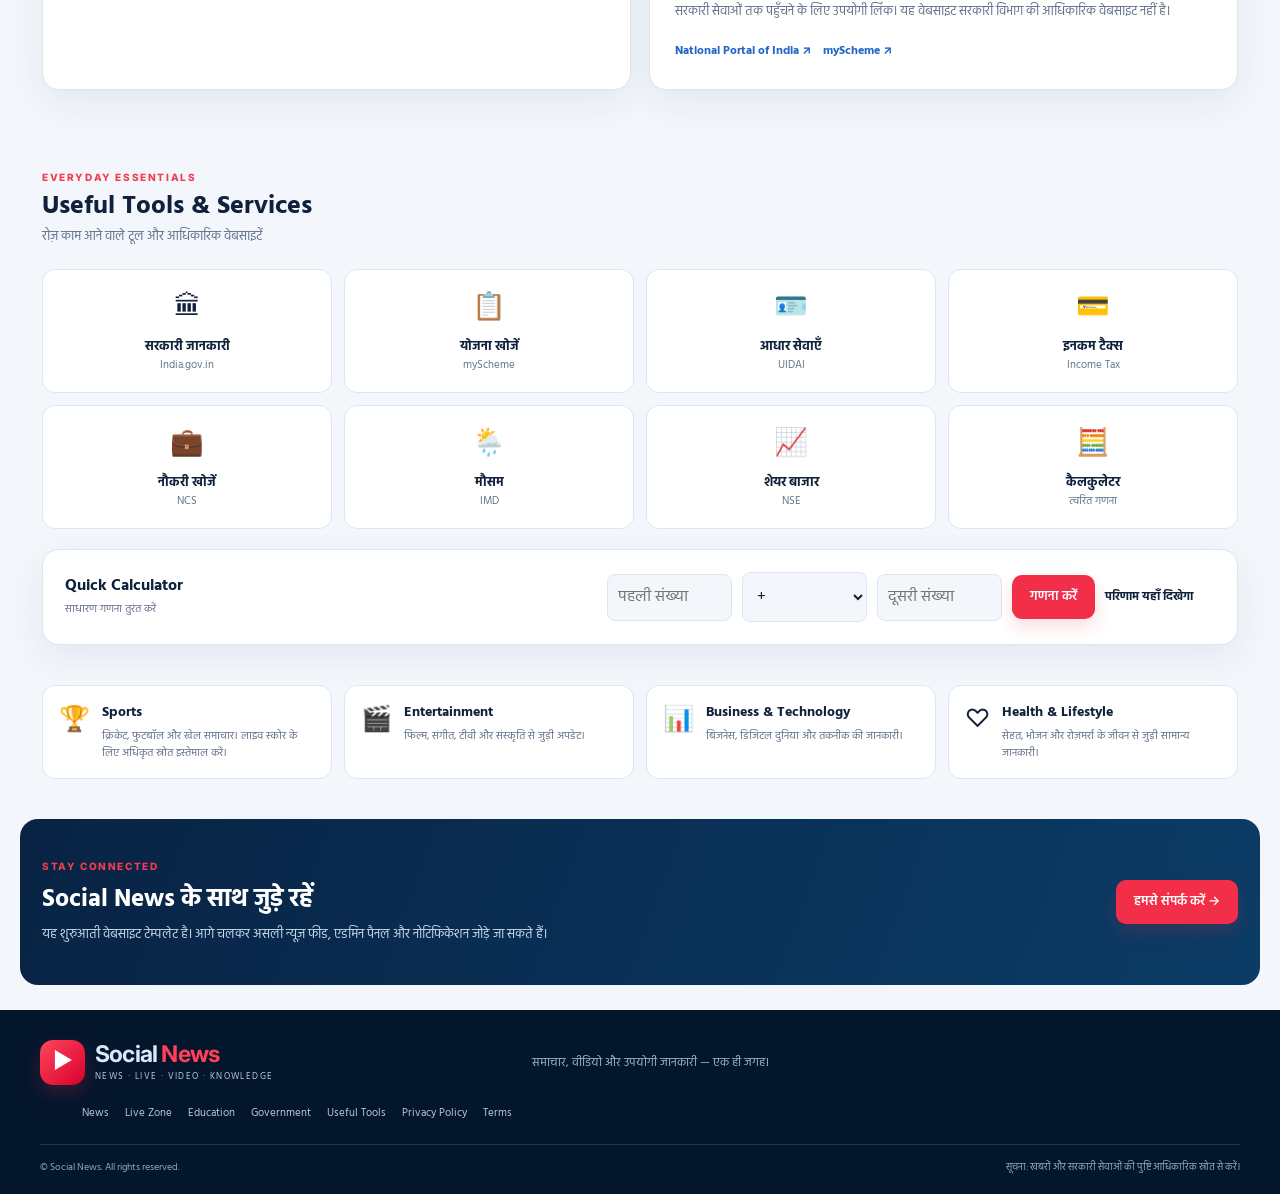
==== commit d79a6989: "Update index.html" ====
--- a/index.html
+++ b/index.html
@@ -54,7 +54,26 @@
 </div></section>
 <section class="section-wrap split-sections">
   <article class="info-panel" id="education"><div class="big-icon">🎓</div><span class="eyebrow">LEARN & GROW</span><h2>शिक्षा और करियर</h2><p>परीक्षा कैलेंडर, भर्ती नोटिस, रिज़ल्ट, स्कॉलरशिप और सीखने के संसाधन। हर सूचना को आधिकारिक स्रोत से सत्यापित करें।</p><a href="https://www.ncs.gov.in/" target="_blank" rel="noopener">National Career Service ↗</a><a href="https://www.nta.ac.in/" target="_blank" rel="noopener">NTA आधिकारिक वेबसाइट ↗</a></article>
-  <article class="info-panel" id="government"><div class="big-icon">🏛</div><span class="eyebrow">PUBLIC SERVICES</span><h2>सरकारी योजनाएँ</h2><p>सरकारी सेवाओं तक पहुँचने के लिए उपयोगी लिंक। यह वेबसाइट सरकारी विभाग की आधिकारिक वेबसाइट नहीं है।</p><a href="https://www.india.gov.in/" target="_blank" rel="noopener">National Portal of India ↗</a><a href="https://www.myscheme.gov.in/" target="_blank" rel="noopener">myScheme ↗</a></article>
+  <article class="info-panel" id="government" 
+<div class="scheme-browser">
+  <h3>सरकारी योजनाओं की जानकारी</h3>
+  <p>योजना चुनें और उसकी शुरुआती जानकारी इसी पेज पर पढ़ें।</p>
+
+  <label for="schemeSelect">योजना की श्रेणी चुनें</label>
+  <select id="schemeSelect">
+    <option value="">श्रेणी चुनें</option>
+    <option value="education">शिक्षा और छात्रवृत्ति</option>
+    <option value="farmer">किसान योजनाएँ</option>
+    <option value="employment">रोज़गार और कौशल</option>
+    <option value="women">महिला कल्याण</option>
+  </select>
+
+  <button type="button" id="schemeViewBtn">
+    जानकारी देखें
+  </button>
+
+  <div id="schemeDetails" hidden aria-live="polite"></div>
+</div> ><div class="big-icon">🏛</div><span class="eyebrow">PUBLIC SERVICES</span><h2>सरकारी योजनाएँ</h2><p>सरकारी सेवाओं तक पहुँचने के लिए उपयोगी लिंक। यह वेबसाइट सरकारी विभाग की आधिकारिक वेबसाइट नहीं है।</p><a href="https://www.india.gov.in/" target="_blank" rel="noopener">National Portal of India ↗</a><a href="https://www.myscheme.gov.in/" target="_blank" rel="noopener">myScheme ↗</a></article>
 </section>
 <section class="section-wrap" id="tools"><div class="section-heading"><div><span class="eyebrow">EVERYDAY ESSENTIALS</span><h2>Useful Tools & Services</h2><p>रोज़ काम आने वाले टूल और आधिकारिक वेबसाइटें</p></div></div><div class="tools-grid">
 <a class="tool-card" href="https://www.india.gov.in/" target="_blank" rel="noopener"><span>🏛</span><b>सरकारी जानकारी</b><small>India.gov.in</small></a><a class="tool-card" href="https://www.myscheme.gov.in/" target="_blank" rel="noopener"><span>📋</span><b>योजना खोजें</b><small>myScheme</small></a><a class="tool-card" href="https://uidai.gov.in/" target="_blank" rel="noopener"><span>🪪</span><b>आधार सेवाएँ</b><small>UIDAI</small></a><a class="tool-card" href="https://www.incometax.gov.in/" target="_blank" rel="noopener"><span>💳</span><b>इनकम टैक्स</b><small>Income Tax</small></a><a class="tool-card" href="https://www.ncs.gov.in/" target="_blank" rel="noopener"><span>💼</span><b>नौकरी खोजें</b><small>NCS</small></a><a class="tool-card" href="https://mausam.imd.gov.in/" target="_blank" rel="noopener"><span>🌦️</span><b>मौसम</b><small>IMD</small></a><a class="tool-card" href="https://www.nseindia.com/" target="_blank" rel="noopener"><span>📈</span><b>शेयर बाजार</b><small>NSE</small></a><a class="tool-card" href="#calculator"><span>🧮</span><b>कैलकुलेटर</b><small>त्वरित गणना</small></a>
@@ -71,4 +90,4 @@
 <div class="toast" id="toast" role="status" aria-live="polite"></div>
 <script src="script.js"></script>
 </body>
-</html>+</html>
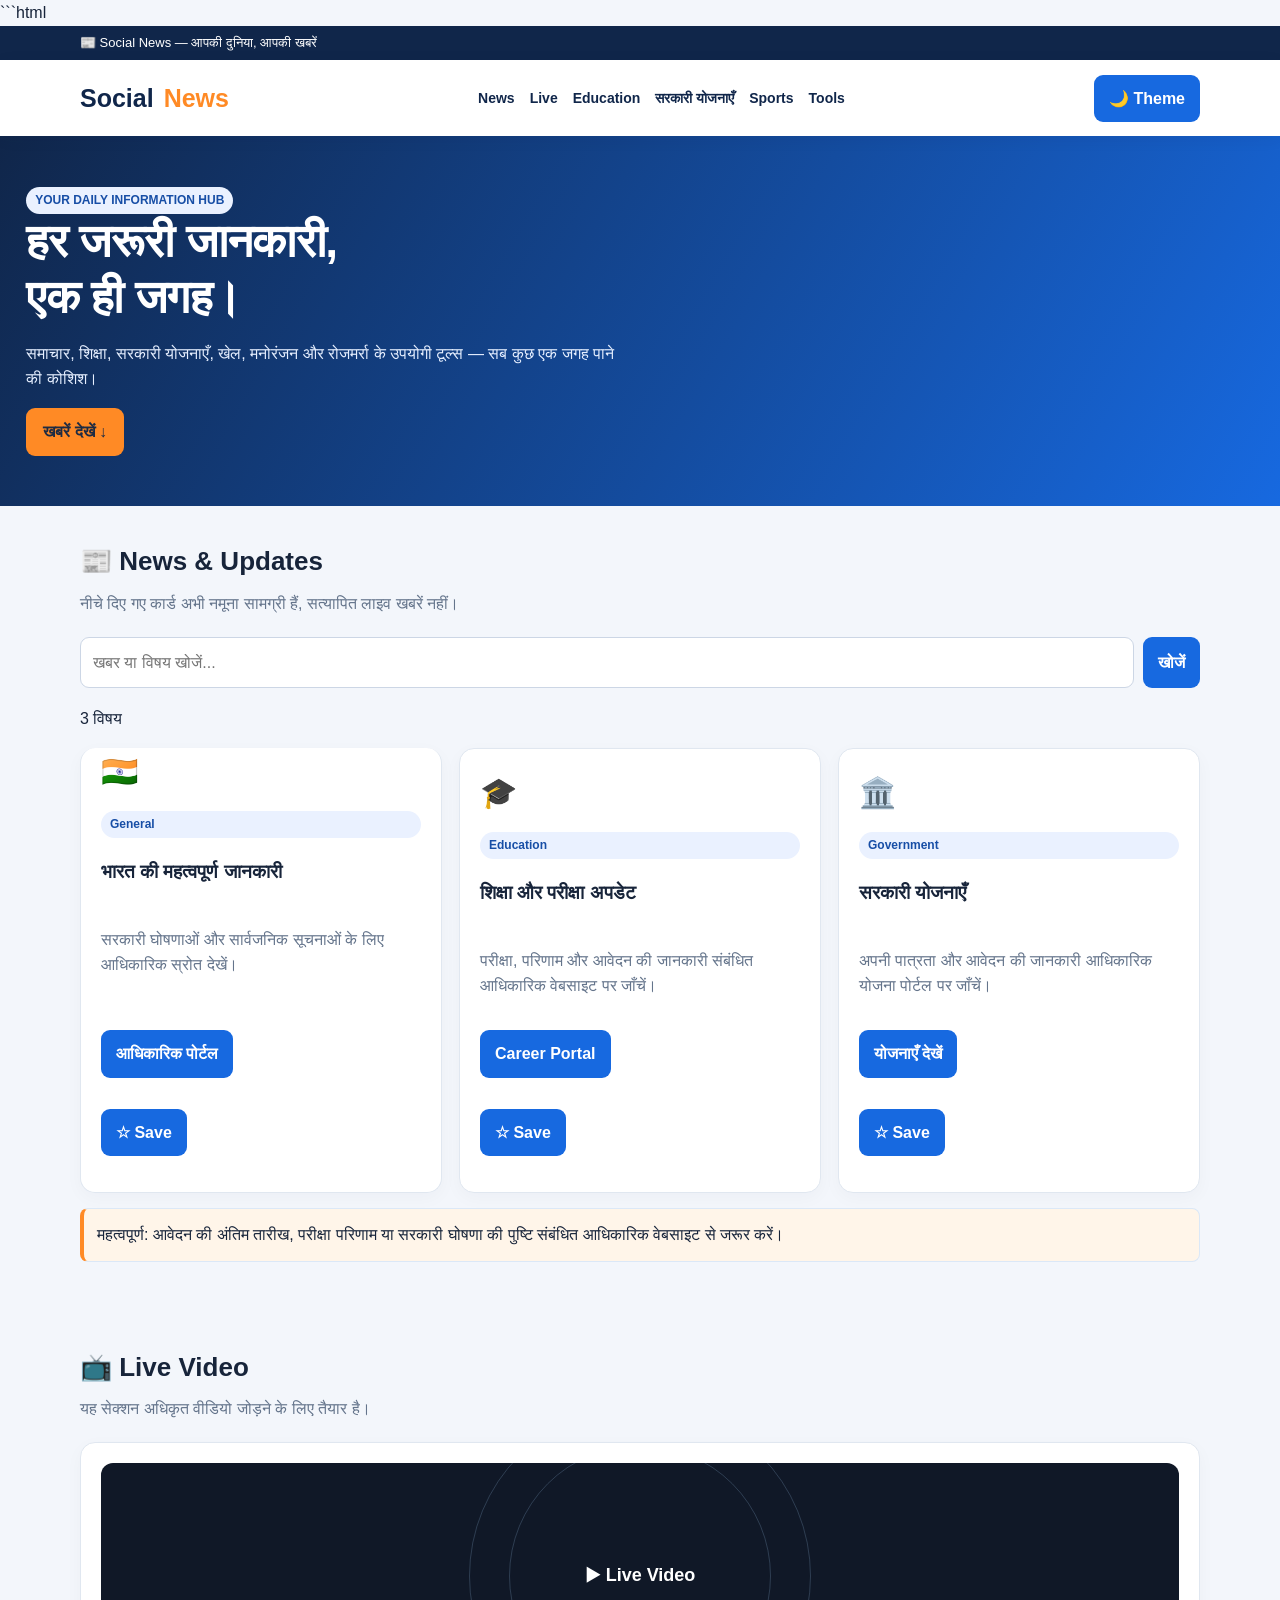
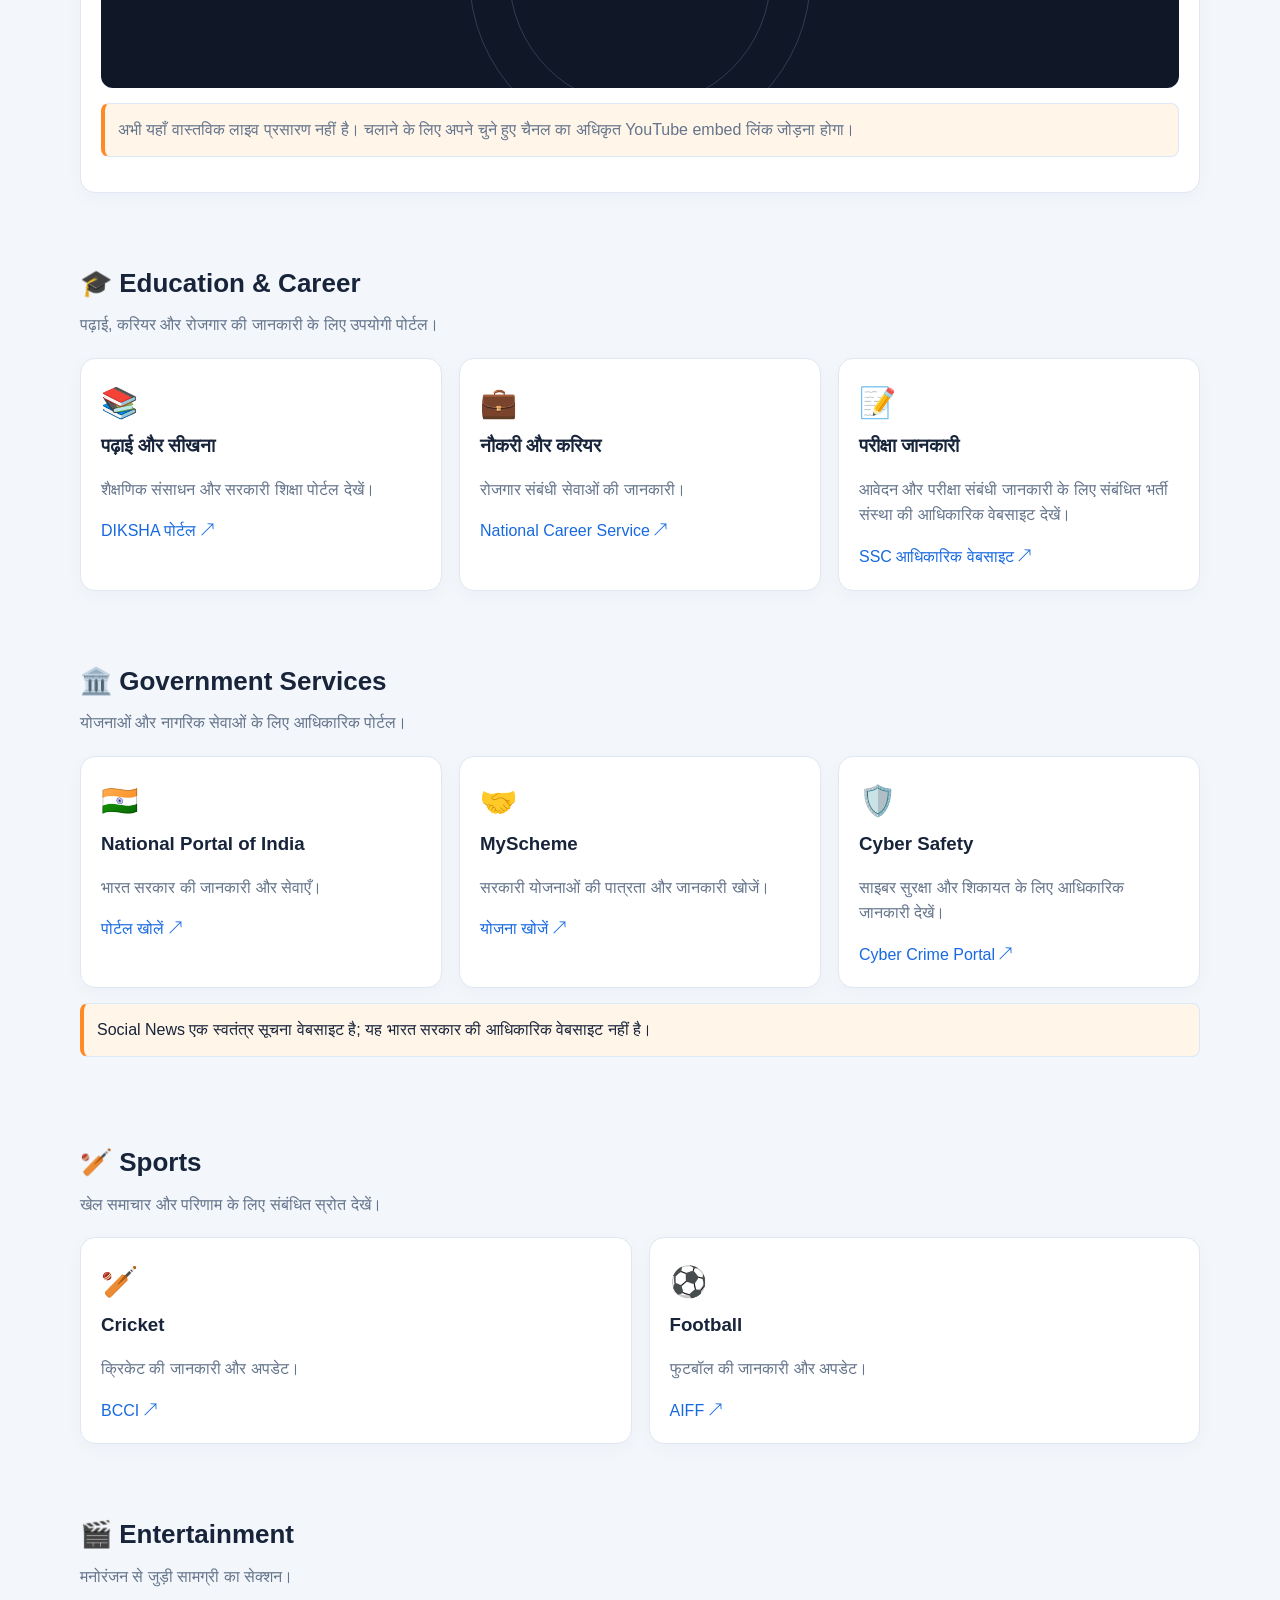
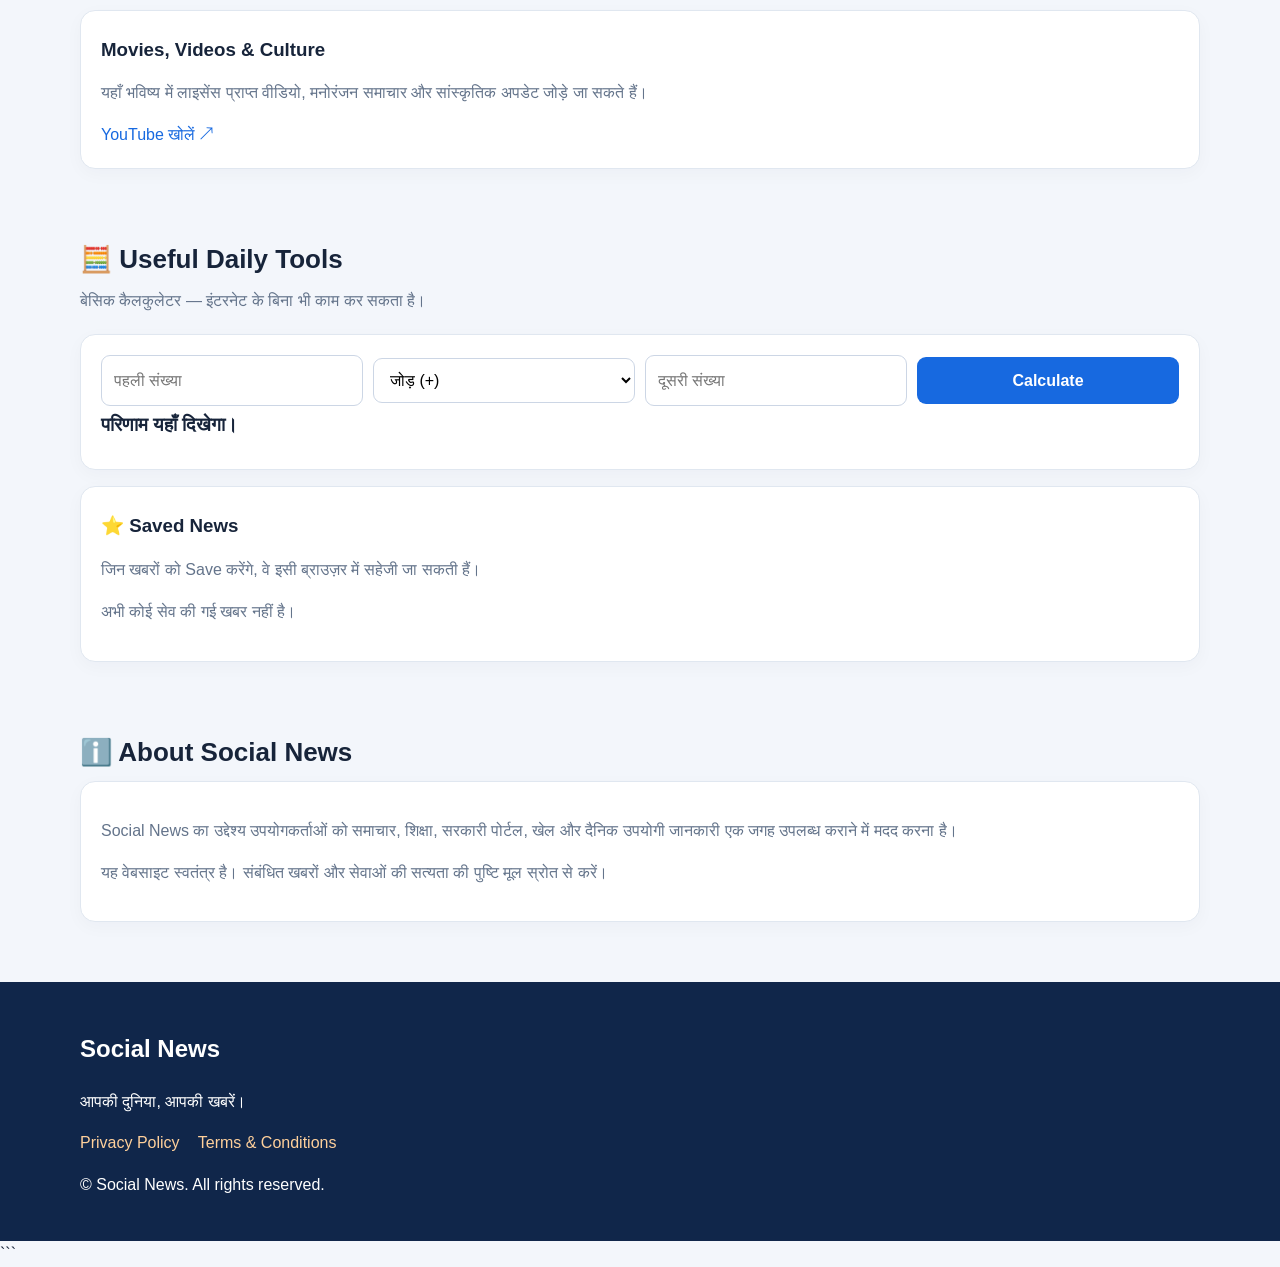
==== commit ebd27810: "Update index.html" ====
--- a/index.html
+++ b/index.html
@@ -1,93 +1,355 @@
-<!doctype html>
+```html
+<!DOCTYPE html>
 <html lang="hi">
 <head>
-<meta charset="utf-8">
-<meta name="viewport" content="width=device-width, initial-scale=1">
-<meta name="theme-color" content="#071b35">
-<meta name="description" content="Social News — ताज़ा खबरें, लाइव वीडियो, शिक्षा, सरकारी योजनाएँ, खेल और रोज़मर्रा की उपयोगी जानकारी एक जगह।">
-<title>Social News | खबरें, Live Video और जानकारी</title>
-<link rel="preconnect" href="https://fonts.googleapis.com">
-<link rel="preconnect" href="https://fonts.gstatic.com" crossorigin>
-<link href="https://fonts.googleapis.com/css2?family=Hind:wght@400;500;600;700&family=Inter:wght@400;500;600;700;800&display=swap" rel="stylesheet">
-<link rel="stylesheet" href="style.css">
+  <meta charset="UTF-8">
+  <meta name="viewport" content="width=device-width, initial-scale=1.0">
+  <meta name="theme-color" content="#10264a">
+  <meta name="description" content="Social News - News, education, government schemes, sports, entertainment and useful daily tools in one place.">
+  <title>Social News | आपकी दुनिया, आपकी खबरें</title>
+  <link rel="stylesheet" href="style.css">
+  <style>
+    :root {
+      --navy: #10264a;
+      --blue: #1769e0;
+      --orange: #ff8a25;
+      --bg: #f3f6fb;
+      --card: #ffffff;
+      --text: #17243a;
+      --muted: #64748b;
+      --border: #e0e7f0;
+    }
+
+    * { box-sizing: border-box; }
+    html { scroll-behavior: smooth; scroll-padding-top: 85px; }
+    body {
+      margin: 0;
+      background: var(--bg);
+      color: var(--text);
+      font-family: Arial, "Noto Sans Devanagari", sans-serif;
+      line-height: 1.6;
+    }
+    a { color: var(--blue); }
+    button, input, select { font: inherit; }
+    button { cursor: pointer; }
+    .container { width: min(1120px, 92%); margin: auto; }
+    .topbar { background: var(--navy); color: white; padding: 7px 0; font-size: 13px; }
+    header {
+      background: white;
+      position: sticky;
+      top: 0;
+      z-index: 10;
+      box-shadow: 0 3px 14px #10264a12;
+    }
+    .head {
+      min-height: 76px;
+      display: flex;
+      align-items: center;
+      justify-content: space-between;
+      gap: 16px;
+      flex-wrap: wrap;
+      padding: 12px 0;
+    }
+    .brand { color: var(--navy); text-decoration: none; font-size: 25px; font-weight: 800; }
+    .brand span { color: var(--orange); }
+    nav { display: flex; gap: 15px; flex-wrap: wrap; }
+    nav a { text-decoration: none; font-size: 14px; font-weight: 700; color: var(--navy); }
+    nav a:hover { color: var(--orange); }
+    .hero {
+      padding: 48px 0;
+      background: linear-gradient(120deg, #10264a, #1769e0);
+      color: white;
+    }
+    .hero h1 { font-size: clamp(29px, 5vw, 46px); line-height: 1.2; margin: 0 0 15px; }
+    .hero p { max-width: 650px; color: #e6efff; }
+    .button {
+      display: inline-block;
+      padding: 11px 17px;
+      border: 0;
+      border-radius: 9px;
+      background: var(--orange);
+      color: #1d2b43;
+      font-weight: 800;
+      text-decoration: none;
+    }
+    .section { padding: 35px 0; }
+    .section h2 { margin: 0 0 8px; font-size: 26px; }
+    .sub { color: var(--muted); margin: 0 0 20px; }
+    .grid { display: grid; grid-template-columns: repeat(auto-fit, minmax(220px, 1fr)); gap: 17px; }
+    .card {
+      background: var(--card);
+      padding: 20px;
+      border: 1px solid var(--border);
+      border-radius: 15px;
+      box-shadow: 0 5px 18px #10264a08;
+      min-width: 0;
+    }
+    .card h3 { margin: 4px 0 9px; }
+    .card p { color: var(--muted); }
+    .emoji { font-size: 30px; }
+    .pill { display: inline-block; background: #eaf1ff; color: #174ea6; padding: 4px 9px; border-radius: 20px; font-size: 12px; font-weight: bold; }
+    .searchbar { display: flex; gap: 9px; margin: 18px 0; }
+    .searchbar input, .tool-input, select {
+      width: 100%; min-width: 0; padding: 12px;
+      border: 1px solid #ccd6e5; border-radius: 9px; background: white;
+    }
+    .searchbar button, .action {
+      border: 0; border-radius: 9px; padding: 11px 15px;
+      background: var(--blue); color: white; font-weight: 700;
+    }
+    .news-card { display: flex; flex-direction: column; }
+    .news-card .action { align-self: flex-start; margin-top: auto; }
+    .video-placeholder {
+      width: 100%; min-height: 190px; border: 0; border-radius: 12px;
+      background: #101827; color: white; font-size: 18px; font-weight: bold;
+    }
+    .notice { padding: 13px; background: #fff5e9; border-left: 4px solid var(--orange); border-radius: 8px; }
+    .linklist { display: grid; gap: 10px; }
+    .linklist a { background: white; border: 1px solid var(--border); border-radius: 10px; padding: 13px; text-decoration: none; font-weight: 700; }
+    .tool-row { display: flex; flex-wrap: wrap; gap: 10px; align-items: center; }
+    .tool-row > * { flex: 1 1 120px; }
+    footer { margin-top: 25px; background: var(--navy); color: white; padding: 28px 0; }
+    footer a { color: #ffd09b; margin-right: 14px; }
+    #toast { position: fixed; left: 50%; bottom: 22px; transform: translateX(-50%); z-index: 30; max-width: 90%; background: #18243a; color: white; padding: 12px 18px; border-radius: 10px; box-shadow: 0 5px 20px #0003; }
+    [hidden] { display: none !important; }
+    body.dark { --bg: #101827; --card: #18243a; --text: #f1f5f9; --muted: #b7c3d5; --border: #34435a; }
+    body.dark header, body.dark .searchbar input, body.dark .tool-input, body.dark select, body.dark .linklist a { background: #18243a; color: #f1f5f9; }
+    body.dark nav a, body.dark .brand { color: #f1f5f9; }
+    @media (max-width: 650px) {
+      .head { align-items: flex-start; }
+      nav { gap: 10px; }
+      nav a { font-size: 12px; }
+      .searchbar { flex-direction: column; }
+      .hero { padding: 35px 0; }
+    }
+  </style>
 </head>
 <body>
-<div class="ticker"><span class="ticker-label">BREAKING</span><div class="ticker-track">Social News पर आपका स्वागत है • ताज़ा खबरें पढ़ें • सरकारी योजनाओं और परीक्षाओं की जानकारी पाएँ • Live Video Zone जल्द ही आपके पसंदीदा चैनलों के साथ</div></div>
-<header class="site-header">
-  <a class="brand" href="#" aria-label="Social News Home"><span class="brand-mark">▶</span><span><strong>Social <b>News</b></strong><small>NEWS · LIVE · VIDEO · KNOWLEDGE</small></span></a>
-  <form class="search" id="searchForm"><span>⌕</span><input id="searchInput" placeholder="खबरें, वीडियो, विषय खोजें..." aria-label="Search"><button aria-label="Search">खोजें</button></form>
-  <div class="header-actions"><button class="icon-btn" id="themeToggle" title="थीम बदलें">◐</button><a class="header-link" href="#categories">श्रेणियाँ</a><a class="login-link" href="#about">हमारे बारे में</a></div>
-</header>
-<nav class="main-nav" aria-label="मुख्य मेन्यू">
-  <a class="active" href="#">⌂ होम</a><a href="#top-news">▤ न्यूज़</a><a href="#live">◉ Live TV</a><a href="#videos">▶ वीडियो</a><a href="#education">🎓 शिक्षा</a><a href="#government">🏛 सरकारी योजनाएँ</a><a href="#sports">🏆 खेल</a><a href="#entertainment">🎬 मनोरंजन</a><a href="#tools">▦ उपयोगी टूल</a>
-</nav>
-<main>
-<section class="hero">
-  <div class="hero-copy"><span class="live-pill"><i></i> SOCIAL NEWS</span><h1>हर ज़रूरी खबर,<br><em>एक ही जगह।</em></h1><p>समाचार, लाइव वीडियो, शिक्षा, सरकारी योजनाएँ और रोज़मर्रा की जानकारी — सरल भाषा में।</p><div class="hero-buttons"><a class="btn btn-red" href="#top-news">आज की खबरें देखें →</a><a class="btn btn-outline" href="#live">Live Zone देखें</a></div><div class="hero-stats"><span><b>01</b> भरोसेमंद जानकारी</span><span><b>24×7</b> डिजिटल एक्सेस</span></div></div>
-  <div class="hero-visual"><div class="visual-top"><span>FEATURED STORY</span><span class="live-pill"><i></i> LIVE ZONE</span></div><div class="world-globe">🌐</div><div class="visual-lines"></div><div class="visual-bottom"><span class="eyebrow">आज की प्रमुख जानकारी</span><h2>देश-दुनिया से लेकर आपके शहर तक</h2><p>न्यूज़ · वीडियो · ज्ञान · सेवाएँ</p></div></div>
-</section>
-<section class="highlights section-wrap"><div class="section-heading"><div><span class="eyebrow">DISCOVER MORE</span><h2>Social News Highlights</h2><p>आपकी रोज़ की डिजिटल ज़रूरतों के लिए एक प्लेटफ़ॉर्म</p></div></div><div class="highlight-grid">
-  <article class="highlight-card h-red"><span class="hi-icon">▤</span><h3>ताज़ा समाचार</h3><p>भारत, दुनिया, स्थानीय और बड़ी खबरें।</p><a href="#top-news">खबरें पढ़ें ↗</a></article>
-  <article class="highlight-card h-blue"><span class="hi-icon">▶</span><h3>Live Video Zone</h3><p>लाइव स्ट्रीम और वीडियो एक जगह।</p><a href="#live">देखना शुरू करें ↗</a></article>
-  <article class="highlight-card h-green"><span class="hi-icon">🎓</span><h3>शिक्षा और नौकरी</h3><p>परीक्षा, रिज़ल्ट, भर्ती और करंट अफेयर्स।</p><a href="#education">जानकारी देखें ↗</a></article>
-  <article class="highlight-card h-orange"><span class="hi-icon">🏛</span><h3>सरकारी योजनाएँ</h3><p>योजनाओं और आधिकारिक सेवाओं के लिंक।</p><a href="#government">सेवाएँ देखें ↗</a></article>
-</div></section>
-<section class="section-wrap" id="categories"><div class="section-heading"><div><span class="eyebrow">EXPLORE TOPICS</span><h2>सभी श्रेणियाँ</h2><p>अपनी पसंद की जानकारी चुनें</p></div></div><div class="category-grid">
-<a class="category" href="#top-news"><span class="cat-icon c1">▤</span><b>News</b><small>ताज़ा खबरें</small></a><a class="category" href="#live"><span class="cat-icon c2">◉</span><b>Live TV</b><small>लाइव स्ट्रीम</small></a><a class="category" href="#videos"><span class="cat-icon c3">▶</span><b>Videos</b><small>वीडियो देखें</small></a><a class="category" href="#education"><span class="cat-icon c4">🎓</span><b>Education</b><small>शिक्षा व करियर</small></a><a class="category" href="#government"><span class="cat-icon c5">🏛</span><b>Government</b><small>योजनाएँ</small></a><a class="category" href="#sports"><span class="cat-icon c6">🏆</span><b>Sports</b><small>खेल जगत</small></a><a class="category" href="#entertainment"><span class="cat-icon c7">🎬</span><b>Entertainment</b><small>मनोरंजन</small></a><a class="category" href="#business"><span class="cat-icon c8">↗</span><b>Business</b><small>बिजनेस</small></a><a class="category" href="#tools"><span class="cat-icon c9">▦</span><b>Useful Tools</b><small>दैनिक सेवाएँ</small></a><a class="category" href="#health"><span class="cat-icon c10">♡</span><b>Health</b><small>सेहत व लाइफस्टाइल</small></a>
-</div></section>
-<section class="content-layout section-wrap" id="top-news">
-  <div class="panel news-panel"><div class="section-heading compact"><div><span class="eyebrow">WHAT'S HAPPENING</span><h2>आज की प्रमुख खबरें</h2></div><span class="muted" id="resultCount">6 लेख</span></div><div class="news-list" id="newsList">
-    <article class="news-card" data-search="education exam सरकारी नौकरी परीक्षा तारीख"><div class="news-art art-education">🎓</div><div class="news-body"><span class="tag tag-green">शिक्षा</span><h3>सरकारी परीक्षाओं की तैयारी: आधिकारिक अपडेट कैसे देखें</h3><p>भर्ती, परीक्षा तिथि और रिज़ल्ट के लिए संबंधित विभाग की वेबसाइट से जानकारी सत्यापित करें।</p><div class="card-meta">जानकारी गाइड · 4 मिनट पढ़ें</div><button class="save-btn" data-save="exam-guide">♡ सेव करें</button></div></article>
-    <article class="news-card" data-search="government scheme सरकारी योजना पात्रता आवेदन"><div class="news-art art-government">🏛</div><div class="news-body"><span class="tag tag-orange">सरकारी जानकारी</span><h3>सरकारी योजनाओं के लिए पात्रता और आवेदन प्रक्रिया समझें</h3><p>आवेदन करने से पहले पात्रता, दस्तावेज़ और अंतिम तारीख आधिकारिक पोर्टल पर जाँचें।</p><div class="card-meta">जानकारी गाइड · 3 मिनट पढ़ें</div><button class="save-btn" data-save="scheme-guide">♡ सेव करें</button></div></article>
-    <article class="news-card" data-search="technology cyber safety online fraud डिजिटल सुरक्षा"><div class="news-art art-tech">🔐</div><div class="news-body"><span class="tag tag-blue">टेक्नोलॉजी</span><h3>ऑनलाइन सुरक्षा: अनजान लिंक खोलने से पहले सावधान रहें</h3><p>OTP, पासवर्ड या बैंक की जानकारी किसी अनजान व्यक्ति के साथ साझा न करें।</p><div class="card-meta">डिजिटल सुरक्षा · 3 मिनट पढ़ें</div><button class="save-btn" data-save="online-safety">♡ सेव करें</button></div></article>
-    <article class="news-card" data-search="weather मौसम बारिश गर्मी forecast"><div class="news-art art-weather">🌦️</div><div class="news-body"><span class="tag tag-blue">मौसम</span><h3>मौसम अपडेट देखने के लिए आधिकारिक पूर्वानुमान का उपयोग करें</h3><p>यात्रा या खेती से जुड़े निर्णय लेने से पहले अपने क्षेत्र का ताज़ा पूर्वानुमान देखें।</p><div class="card-meta">उपयोगी जानकारी · 2 मिनट पढ़ें</div><button class="save-btn" data-save="weather-guide">♡ सेव करें</button></div></article>
-    <article class="news-card" data-search="sports cricket football खेल"><div class="news-art art-sports">🏏</div><div class="news-body"><span class="tag tag-green">खेल</span><h3>खेल जगत: मैच शेड्यूल और स्कोर कहाँ देखें</h3><p>मैच के लाइव स्कोर और कार्यक्रम के लिए अधिकृत खेल वेबसाइटों को प्राथमिकता दें।</p><div class="card-meta">खेल गाइड · 2 मिनट पढ़ें</div><button class="save-btn" data-save="sports-guide">♡ सेव करें</button></div></article>
-    <article class="news-card" data-search="business finance बजट बचत बाजार"><div class="news-art art-business">📈</div><div class="news-body"><span class="tag tag-purple">बिजनेस</span><h3>बिजनेस और अर्थव्यवस्था की खबरें पढ़ते समय क्या ध्यान रखें</h3><p>वित्तीय निर्णय लेने से पहले कई भरोसेमंद स्रोतों से जानकारी की पुष्टि करें।</p><div class="card-meta">बिजनेस गाइड · 3 मिनट पढ़ें</div><button class="save-btn" data-save="business-guide">♡ सेव करें</button></div></article>
-  </div><p class="empty-state" id="emptyState" hidden>इस खोज से संबंधित कोई लेख नहीं मिला। दूसरा शब्द खोजें।</p></div>
-  <aside class="panel live-panel" id="live"><div class="section-heading compact"><div><span class="eyebrow">WATCH & DISCOVER</span><h2>Live TV / Video</h2></div><span class="live-pill"><i></i> LIVE ZONE</span></div><div class="video-placeholder"><div class="play-circle">▶</div><h3>आपका Live Video Zone</h3><p>यहाँ केवल अपने या अधिकृत चैनल का लाइव स्ट्रीम जोड़ें।</p></div><div class="notice"><b>शुरू कैसे करें?</b><p>अपने अधिकृत YouTube Live या अन्य प्रदाता का embed लिंक <code>script.js</code> में कॉन्फ़िगर करें।</p></div><a class="btn btn-dark btn-full" href="#videos">सभी वीडियो देखें →</a></aside>
-</section>
-<section class="section-wrap" id="videos"><div class="section-heading"><div><span class="eyebrow">WATCH SOMETHING NEW</span><h2>वीडियो और ट्रेंडिंग</h2><p>अलग-अलग विषयों के लिए वीडियो सेक्शन</p></div></div><div class="video-grid">
-  <a class="video-card" href="#live"><div class="video-thumb v1"><span class="play-circle">▶</span><small>LIVE ZONE</small></div><b>आज की प्रमुख खबरें</b><span>News & Updates</span></a>
-  <a class="video-card" href="#education"><div class="video-thumb v2"><span class="play-circle">▶</span><small>LEARN</small></div><b>पढ़ाई और करंट अफेयर्स</b><span>Education</span></a>
-  <a class="video-card" href="#sports"><div class="video-thumb v3"><span class="play-circle">▶</span><small>SPORTS</small></div><b>खेल जगत की जानकारी</b><span>Sports</span></a>
-  <a class="video-card" href="#entertainment"><div class="video-thumb v4"><span class="play-circle">▶</span><small>EXPLORE</small></div><b>मनोरंजन और संस्कृति</b><span>Entertainment</span></a>
-</div></section>
-<section class="section-wrap split-sections">
-  <article class="info-panel" id="education"><div class="big-icon">🎓</div><span class="eyebrow">LEARN & GROW</span><h2>शिक्षा और करियर</h2><p>परीक्षा कैलेंडर, भर्ती नोटिस, रिज़ल्ट, स्कॉलरशिप और सीखने के संसाधन। हर सूचना को आधिकारिक स्रोत से सत्यापित करें।</p><a href="https://www.ncs.gov.in/" target="_blank" rel="noopener">National Career Service ↗</a><a href="https://www.nta.ac.in/" target="_blank" rel="noopener">NTA आधिकारिक वेबसाइट ↗</a></article>
-  <article class="info-panel" id="government" 
-<div class="scheme-browser">
-  <h3>सरकारी योजनाओं की जानकारी</h3>
-  <p>योजना चुनें और उसकी शुरुआती जानकारी इसी पेज पर पढ़ें।</p>
-
-  <label for="schemeSelect">योजना की श्रेणी चुनें</label>
-  <select id="schemeSelect">
-    <option value="">श्रेणी चुनें</option>
-    <option value="education">शिक्षा और छात्रवृत्ति</option>
-    <option value="farmer">किसान योजनाएँ</option>
-    <option value="employment">रोज़गार और कौशल</option>
-    <option value="women">महिला कल्याण</option>
-  </select>
-
-  <button type="button" id="schemeViewBtn">
-    जानकारी देखें
-  </button>
-
-  <div id="schemeDetails" hidden aria-live="polite"></div>
-</div> ><div class="big-icon">🏛</div><span class="eyebrow">PUBLIC SERVICES</span><h2>सरकारी योजनाएँ</h2><p>सरकारी सेवाओं तक पहुँचने के लिए उपयोगी लिंक। यह वेबसाइट सरकारी विभाग की आधिकारिक वेबसाइट नहीं है।</p><a href="https://www.india.gov.in/" target="_blank" rel="noopener">National Portal of India ↗</a><a href="https://www.myscheme.gov.in/" target="_blank" rel="noopener">myScheme ↗</a></article>
-</section>
-<section class="section-wrap" id="tools"><div class="section-heading"><div><span class="eyebrow">EVERYDAY ESSENTIALS</span><h2>Useful Tools & Services</h2><p>रोज़ काम आने वाले टूल और आधिकारिक वेबसाइटें</p></div></div><div class="tools-grid">
-<a class="tool-card" href="https://www.india.gov.in/" target="_blank" rel="noopener"><span>🏛</span><b>सरकारी जानकारी</b><small>India.gov.in</small></a><a class="tool-card" href="https://www.myscheme.gov.in/" target="_blank" rel="noopener"><span>📋</span><b>योजना खोजें</b><small>myScheme</small></a><a class="tool-card" href="https://uidai.gov.in/" target="_blank" rel="noopener"><span>🪪</span><b>आधार सेवाएँ</b><small>UIDAI</small></a><a class="tool-card" href="https://www.incometax.gov.in/" target="_blank" rel="noopener"><span>💳</span><b>इनकम टैक्स</b><small>Income Tax</small></a><a class="tool-card" href="https://www.ncs.gov.in/" target="_blank" rel="noopener"><span>💼</span><b>नौकरी खोजें</b><small>NCS</small></a><a class="tool-card" href="https://mausam.imd.gov.in/" target="_blank" rel="noopener"><span>🌦️</span><b>मौसम</b><small>IMD</small></a><a class="tool-card" href="https://www.nseindia.com/" target="_blank" rel="noopener"><span>📈</span><b>शेयर बाजार</b><small>NSE</small></a><a class="tool-card" href="#calculator"><span>🧮</span><b>कैलकुलेटर</b><small>त्वरित गणना</small></a>
-</div><div class="calculator panel" id="calculator"><div><h3>Quick Calculator</h3><p>साधारण गणना तुरंत करें</p></div><input id="calcA" type="number" placeholder="पहली संख्या"><select id="calcOp" aria-label="Operation"><option value="+">+</option><option value="-">−</option><option value="*">×</option><option value="/">÷</option></select><input id="calcB" type="number" placeholder="दूसरी संख्या"><button class="btn btn-red" id="calculateBtn">गणना करें</button><output id="calcResult">परिणाम यहाँ दिखेगा</output></div></section>
-<section class="section-wrap extra-categories">
-  <article id="sports"><span>🏆</span><div><h3>Sports</h3><p>क्रिकेट, फुटबॉल और खेल समाचार। लाइव स्कोर के लिए अधिकृत स्रोत इस्तेमाल करें।</p></div></article>
-  <article id="entertainment"><span>🎬</span><div><h3>Entertainment</h3><p>फिल्म, संगीत, टीवी और संस्कृति से जुड़ी अपडेट।</p></div></article>
-  <article id="business"><span>📊</span><div><h3>Business & Technology</h3><p>बिजनेस, डिजिटल दुनिया और तकनीक की जानकारी।</p></div></article>
-  <article id="health"><span>♡</span><div><h3>Health & Lifestyle</h3><p>सेहत, भोजन और रोज़मर्रा के जीवन से जुड़ी सामान्य जानकारी।</p></div></article>
-</section>
-<section class="newsletter section-wrap" id="about"><div><span class="eyebrow">STAY CONNECTED</span><h2>Social News के साथ जुड़े रहें</h2><p>यह शुरुआती वेबसाइट टेम्पलेट है। आगे चलकर असली न्यूज़ फीड, एडमिन पैनल और नोटिफिकेशन जोड़े जा सकते हैं।</p></div><a class="btn btn-red" href="mailto:contact@socialnews.example">हमसे संपर्क करें →</a></section>
-</main>
-<footer class="footer"><div class="footer-main"><a class="brand" href="#"><span class="brand-mark">▶</span><span><strong>Social <b>News</b></strong><small>NEWS · LIVE · VIDEO · KNOWLEDGE</small></span></a><p>समाचार, वीडियो और उपयोगी जानकारी — एक ही जगह।</p><div class="footer-links"><a href="#top-news">News</a><a href="#live">Live Zone</a><a href="#education">Education</a><a href="#government">Government</a><a href="#tools">Useful Tools</a><a href="privacy.html">Privacy Policy</a><a href="terms.html">Terms</a></div></div><div class="footer-bottom"><span>© <span id="year"></span> Social News. All rights reserved.</span><span>सूचना: खबरों और सरकारी सेवाओं की पुष्टि आधिकारिक स्रोत से करें।</span></div></footer>
-<div class="toast" id="toast" role="status" aria-live="polite"></div>
-<script src="script.js"></script>
+  <div class="topbar">
+    <div class="container">📰 Social News — आपकी दुनिया, आपकी खबरें</div>
+  </div>
+
+  <header>
+    <div class="container head">
+      <a class="brand" href="#home">Social <span>News</span></a>
+      <nav aria-label="मुख्य मेनू">
+        <a href="#top-news">News</a>
+        <a href="#live">Live</a>
+        <a href="#education">Education</a>
+        <a href="#government">सरकारी योजनाएँ</a>
+        <a href="#sports">Sports</a>
+        <a href="#tools">Tools</a>
+      </nav>
+      <button id="themeToggle" class="action" type="button">🌙 Theme</button>
+    </div>
+  </header>
+
+  <main>
+    <section class="hero" id="home">
+      <div class="container">
+        <span class="pill">YOUR DAILY INFORMATION HUB</span>
+        <h1>हर जरूरी जानकारी,<br>एक ही जगह।</h1>
+        <p>समाचार, शिक्षा, सरकारी योजनाएँ, खेल, मनोरंजन और रोजमर्रा के उपयोगी टूल्स — सब कुछ एक जगह पाने की कोशिश।</p>
+        <a class="button" href="#top-news">खबरें देखें ↓</a>
+      </div>
+    </section>
+
+    <section class="section" id="top-news">
+      <div class="container">
+        <h2>📰 News & Updates</h2>
+        <p class="sub">नीचे दिए गए कार्ड अभी नमूना सामग्री हैं, सत्यापित लाइव खबरें नहीं।</p>
+
+        <form class="searchbar" id="searchForm">
+          <input id="searchInput" type="search" placeholder="खबर या विषय खोजें..." aria-label="खबर खोजें">
+          <button type="submit">खोजें</button>
+        </form>
+        <p id="resultCount" aria-live="polite">3 विषय</p>
+
+        <div class="grid" id="newsGrid">
+          <article class="card news-card">
+            <span class="emoji">🇮🇳</span>
+            <span class="pill">General</span>
+            <h3>भारत की महत्वपूर्ण जानकारी</h3>
+            <p>सरकारी घोषणाओं और सार्वजनिक सूचनाओं के लिए आधिकारिक स्रोत देखें।</p>
+            <a class="action" href="https://www.india.gov.in/" target="_blank" rel="noopener noreferrer">आधिकारिक पोर्टल</a>
+            <p><button type="button" class="action" data-save="भारत की महत्वपूर्ण जानकारी">☆ Save</button></p>
+          </article>
+
+          <article class="card news-card">
+            <span class="emoji">🎓</span>
+            <span class="pill">Education</span>
+            <h3>शिक्षा और परीक्षा अपडेट</h3>
+            <p>परीक्षा, परिणाम और आवेदन की जानकारी संबंधित आधिकारिक वेबसाइट पर जाँचें।</p>
+            <a class="action" href="https://www.ncs.gov.in/" target="_blank" rel="noopener noreferrer">Career Portal</a>
+            <p><button type="button" class="action" data-save="शिक्षा और परीक्षा अपडेट">☆ Save</button></p>
+          </article>
+
+          <article class="card news-card">
+            <span class="emoji">🏛️</span>
+            <span class="pill">Government</span>
+            <h3>सरकारी योजनाएँ</h3>
+            <p>अपनी पात्रता और आवेदन की जानकारी आधिकारिक योजना पोर्टल पर जाँचें।</p>
+            <a class="action" href="https://www.myscheme.gov.in/" target="_blank" rel="noopener noreferrer">योजनाएँ देखें</a>
+            <p><button type="button" class="action" data-save="सरकारी योजनाएँ">☆ Save</button></p>
+          </article>
+        </div>
+
+        <p id="emptyState" hidden>आपकी खोज से मेल खाती सामग्री नहीं मिली।</p>
+        <p class="notice">महत्वपूर्ण: आवेदन की अंतिम तारीख, परीक्षा परिणाम या सरकारी घोषणा की पुष्टि संबंधित आधिकारिक वेबसाइट से जरूर करें।</p>
+      </div>
+    </section>
+
+    <section class="section" id="live">
+      <div class="container">
+        <h2>📺 Live Video</h2>
+        <p class="sub">यह सेक्शन अधिकृत वीडियो जोड़ने के लिए तैयार है।</p>
+        <div class="card">
+          <button type="button" class="video-placeholder" aria-label="Live video demo">▶ Live Video</button>
+          <p class="notice">अभी यहाँ वास्तविक लाइव प्रसारण नहीं है। चलाने के लिए अपने चुने हुए चैनल का अधिकृत YouTube embed लिंक जोड़ना होगा।</p>
+        </div>
+      </div>
+    </section>
+
+    <section class="section" id="education">
+      <div class="container">
+        <h2>🎓 Education & Career</h2>
+        <p class="sub">पढ़ाई, करियर और रोजगार की जानकारी के लिए उपयोगी पोर्टल।</p>
+        <div class="grid">
+          <article class="card">
+            <div class="emoji">📚</div>
+            <h3>पढ़ाई और सीखना</h3>
+            <p>शैक्षणिक संसाधन और सरकारी शिक्षा पोर्टल देखें।</p>
+            <a href="https://diksha.gov.in/" target="_blank" rel="noopener noreferrer">DIKSHA पोर्टल ↗</a>
+          </article>
+          <article class="card">
+            <div class="emoji">💼</div>
+            <h3>नौकरी और करियर</h3>
+            <p>रोजगार संबंधी सेवाओं की जानकारी।</p>
+            <a href="https://www.ncs.gov.in/" target="_blank" rel="noopener noreferrer">National Career Service ↗</a>
+          </article>
+          <article class="card">
+            <div class="emoji">📝</div>
+            <h3>परीक्षा जानकारी</h3>
+            <p>आवेदन और परीक्षा संबंधी जानकारी के लिए संबंधित भर्ती संस्था की आधिकारिक वेबसाइट देखें।</p>
+            <a href="https://ssc.gov.in/" target="_blank" rel="noopener noreferrer">SSC आधिकारिक वेबसाइट ↗</a>
+          </article>
+        </div>
+      </div>
+    </section>
+
+    <section class="section" id="government">
+      <div class="container">
+        <h2>🏛️ Government Services</h2>
+        <p class="sub">योजनाओं और नागरिक सेवाओं के लिए आधिकारिक पोर्टल।</p>
+
+        <div class="grid">
+          <article class="card">
+            <div class="emoji">🇮🇳</div>
+            <h3>National Portal of India</h3>
+            <p>भारत सरकार की जानकारी और सेवाएँ।</p>
+            <a href="https://www.india.gov.in/" target="_blank" rel="noopener noreferrer">पोर्टल खोलें ↗</a>
+          </article>
+          <article class="card">
+            <div class="emoji">🤝</div>
+            <h3>MyScheme</h3>
+            <p>सरकारी योजनाओं की पात्रता और जानकारी खोजें।</p>
+            <a href="https://www.myscheme.gov.in/" target="_blank" rel="noopener noreferrer">योजना खोजें ↗</a>
+          </article>
+          <article class="card">
+            <div class="emoji">🛡️</div>
+            <h3>Cyber Safety</h3>
+            <p>साइबर सुरक्षा और शिकायत के लिए आधिकारिक जानकारी देखें।</p>
+            <a href="https://cybercrime.gov.in/" target="_blank" rel="noopener noreferrer">Cyber Crime Portal ↗</a>
+          </article>
+        </div>
+
+        <p class="notice">Social News एक स्वतंत्र सूचना वेबसाइट है; यह भारत सरकार की आधिकारिक वेबसाइट नहीं है।</p>
+      </div>
+    </section>
+
+    <section class="section" id="sports">
+      <div class="container">
+        <h2>🏏 Sports</h2>
+        <p class="sub">खेल समाचार और परिणाम के लिए संबंधित स्रोत देखें।</p>
+        <div class="grid">
+          <article class="card">
+            <div class="emoji">🏏</div>
+            <h3>Cricket</h3>
+            <p>क्रिकेट की जानकारी और अपडेट।</p>
+            <a href="https://www.bcci.tv/" target="_blank" rel="noopener noreferrer">BCCI ↗</a>
+          </article>
+          <article class="card">
+            <div class="emoji">⚽</div>
+            <h3>Football</h3>
+            <p>फुटबॉल की जानकारी और अपडेट।</p>
+            <a href="https://www.the-aiff.com/" target="_blank" rel="noopener noreferrer">AIFF ↗</a>
+          </article>
+        </div>
+      </div>
+    </section>
+
+    <section class="section" id="entertainment">
+      <div class="container">
+        <h2>🎬 Entertainment</h2>
+        <p class="sub">मनोरंजन से जुड़ी सामग्री का सेक्शन।</p>
+        <div class="card">
+          <h3>Movies, Videos & Culture</h3>
+          <p>यहाँ भविष्य में लाइसेंस प्राप्त वीडियो, मनोरंजन समाचार और सांस्कृतिक अपडेट जोड़े जा सकते हैं।</p>
+          <a href="https://www.youtube.com/" target="_blank" rel="noopener noreferrer">YouTube खोलें ↗</a>
+        </div>
+      </div>
+    </section>
+
+    <section class="section" id="tools">
+      <div class="container">
+        <h2>🧮 Useful Daily Tools</h2>
+        <p class="sub">बेसिक कैलकुलेटर — इंटरनेट के बिना भी काम कर सकता है।</p>
+        <div class="card">
+          <div class="tool-row">
+            <input class="tool-input" id="calcA" type="number" step="any" placeholder="पहली संख्या" aria-label="पहली संख्या">
+            <select id="calcOp" aria-label="गणित का ऑपरेशन">
+              <option value="+">जोड़ (+)</option>
+              <option value="-">घटाव (-)</option>
+              <option value="*">गुणा (×)</option>
+              <option value="/">भाग (÷)</option>
+            </select>
+            <input class="tool-input" id="calcB" type="number" step="any" placeholder="दूसरी संख्या" aria-label="दूसरी संख्या">
+            <button class="action" id="calculateBtn" type="button">Calculate</button>
+          </div>
+          <h3 id="calcResult" aria-live="polite">परिणाम यहाँ दिखेगा।</h3>
+        </div>
+
+        <div class="card" style="margin-top:16px">
+          <h3>⭐ Saved News</h3>
+          <p>जिन खबरों को Save करेंगे, वे इसी ब्राउज़र में सहेजी जा सकती हैं।</p>
+          <p id="savedList">अभी कोई सेव की गई खबर नहीं है।</p>
+        </div>
+      </div>
+    </section>
+
+    <section class="section" id="about">
+      <div class="container">
+        <h2>ℹ️ About Social News</h2>
+        <div class="card">
+          <p>Social News का उद्देश्य उपयोगकर्ताओं को समाचार, शिक्षा, सरकारी पोर्टल, खेल और दैनिक उपयोगी जानकारी एक जगह उपलब्ध कराने में मदद करना है।</p>
+          <p>यह वेबसाइट स्वतंत्र है। संबंधित खबरों और सेवाओं की सत्यता की पुष्टि मूल स्रोत से करें।</p>
+        </div>
+      </div>
+    </section>
+  </main>
+
+  <footer>
+    <div class="container">
+      <h2>Social News</h2>
+      <p>आपकी दुनिया, आपकी खबरें।</p>
+      <a href="privacy.html">Privacy Policy</a>
+      <a href="terms.html">Terms & Conditions</a>
+      <p>© <span id="year"></span> Social News. All rights reserved.</p>
+    </div>
+  </footer>
+
+  <div id="toast" role="status" hidden></div>
+  <script src="script.js" defer></script>
 </body>
 </html>
+```
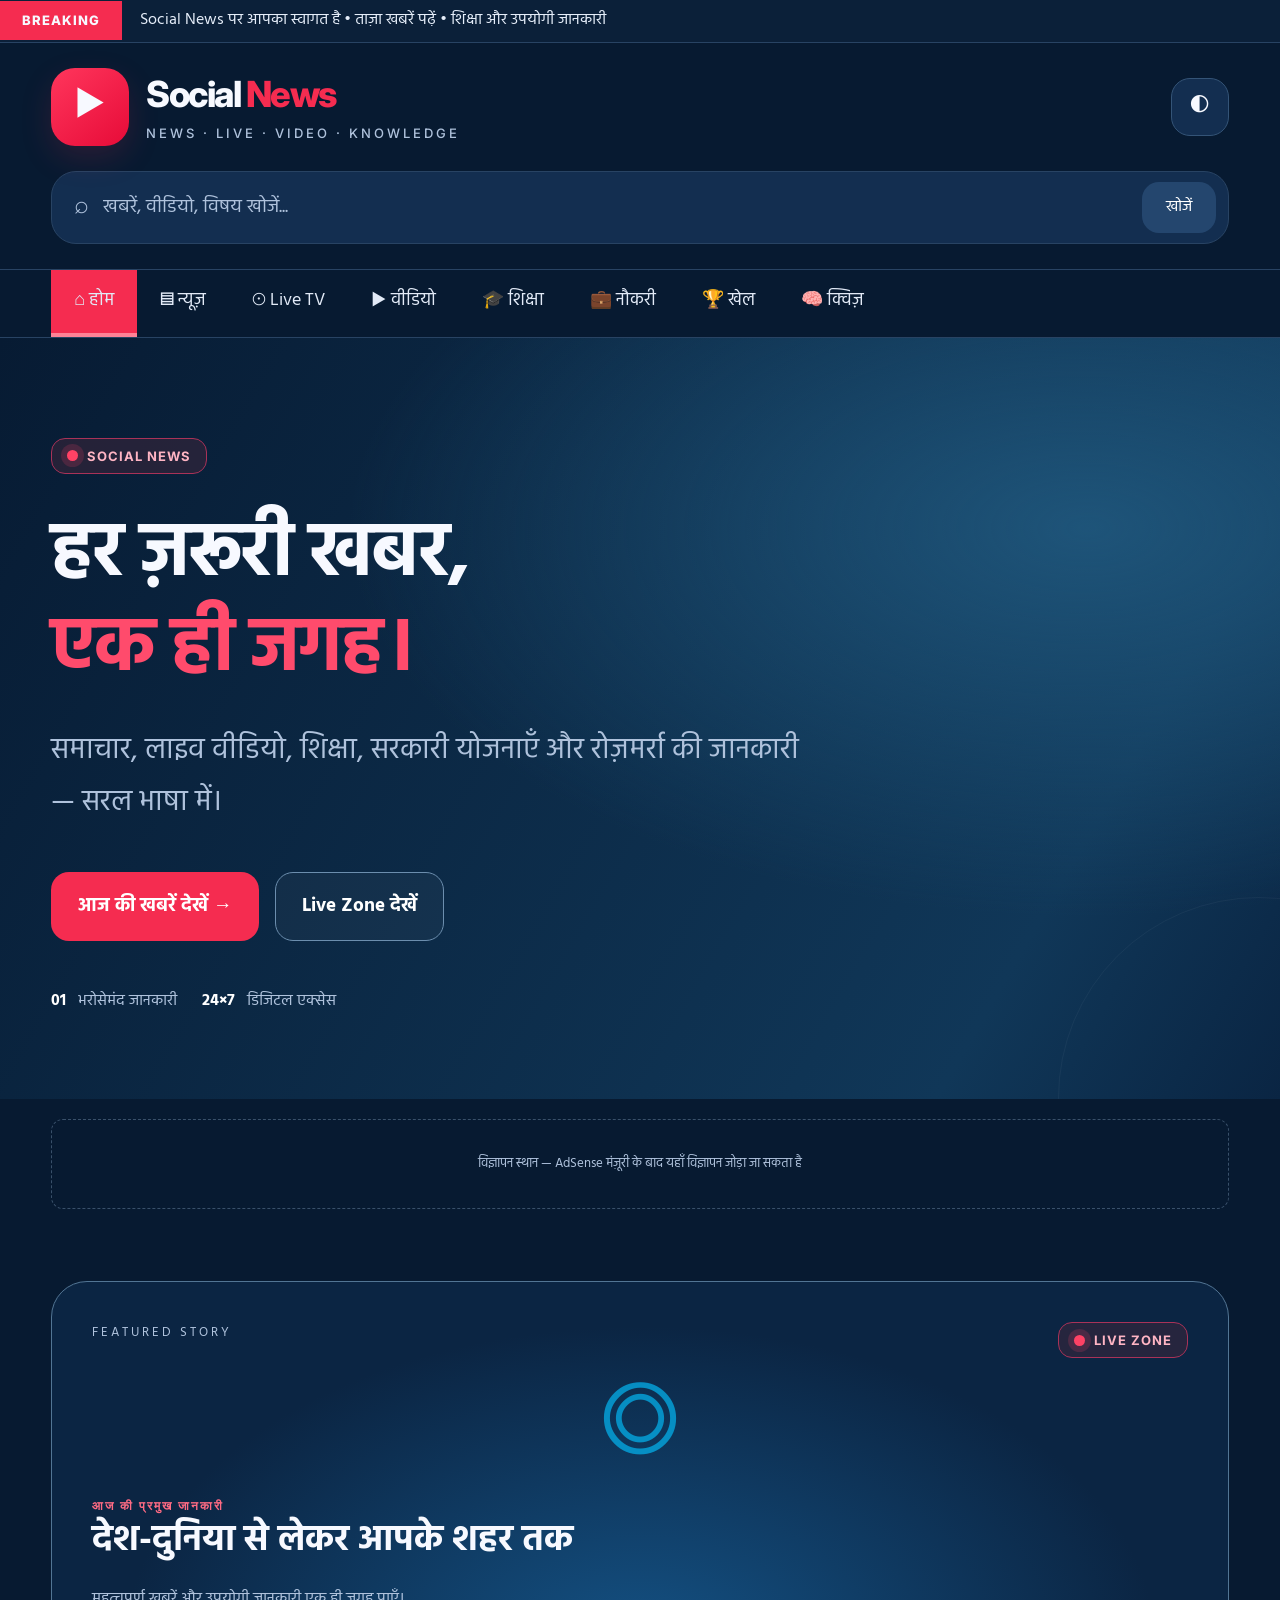
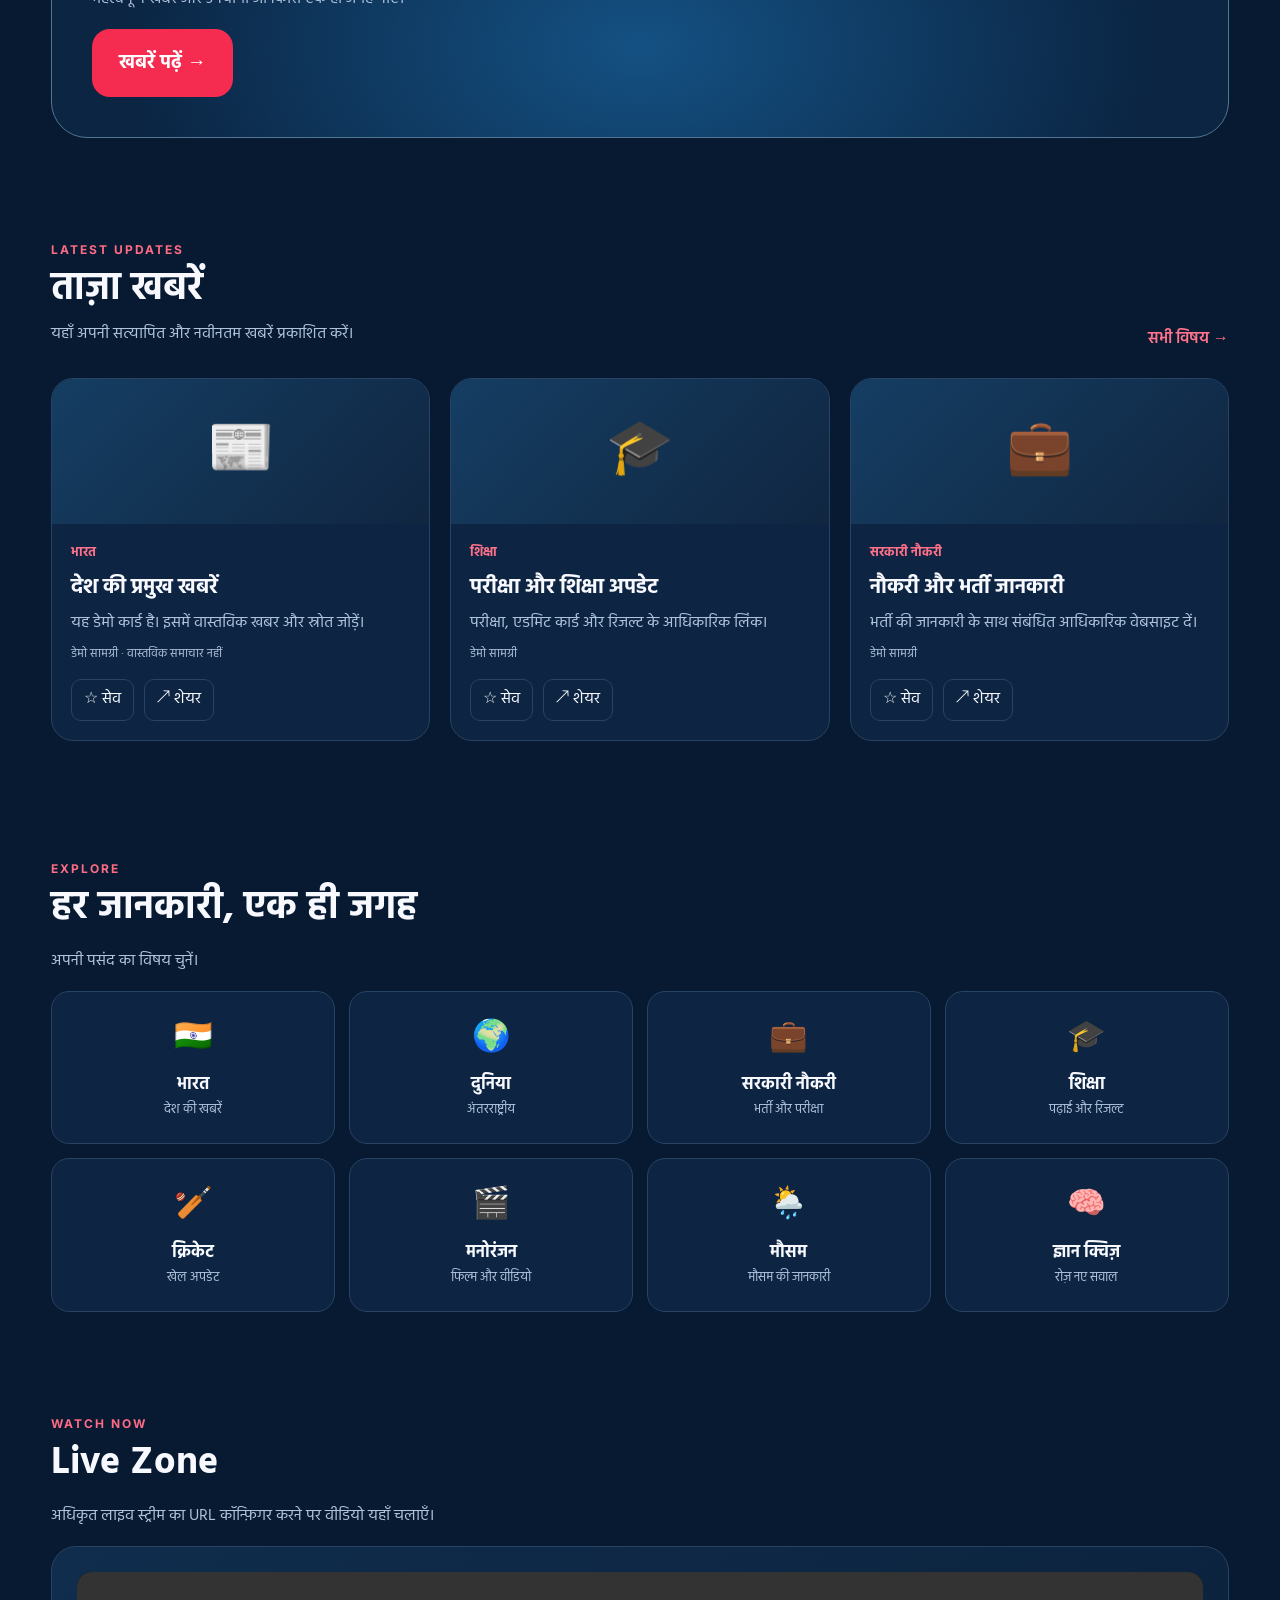
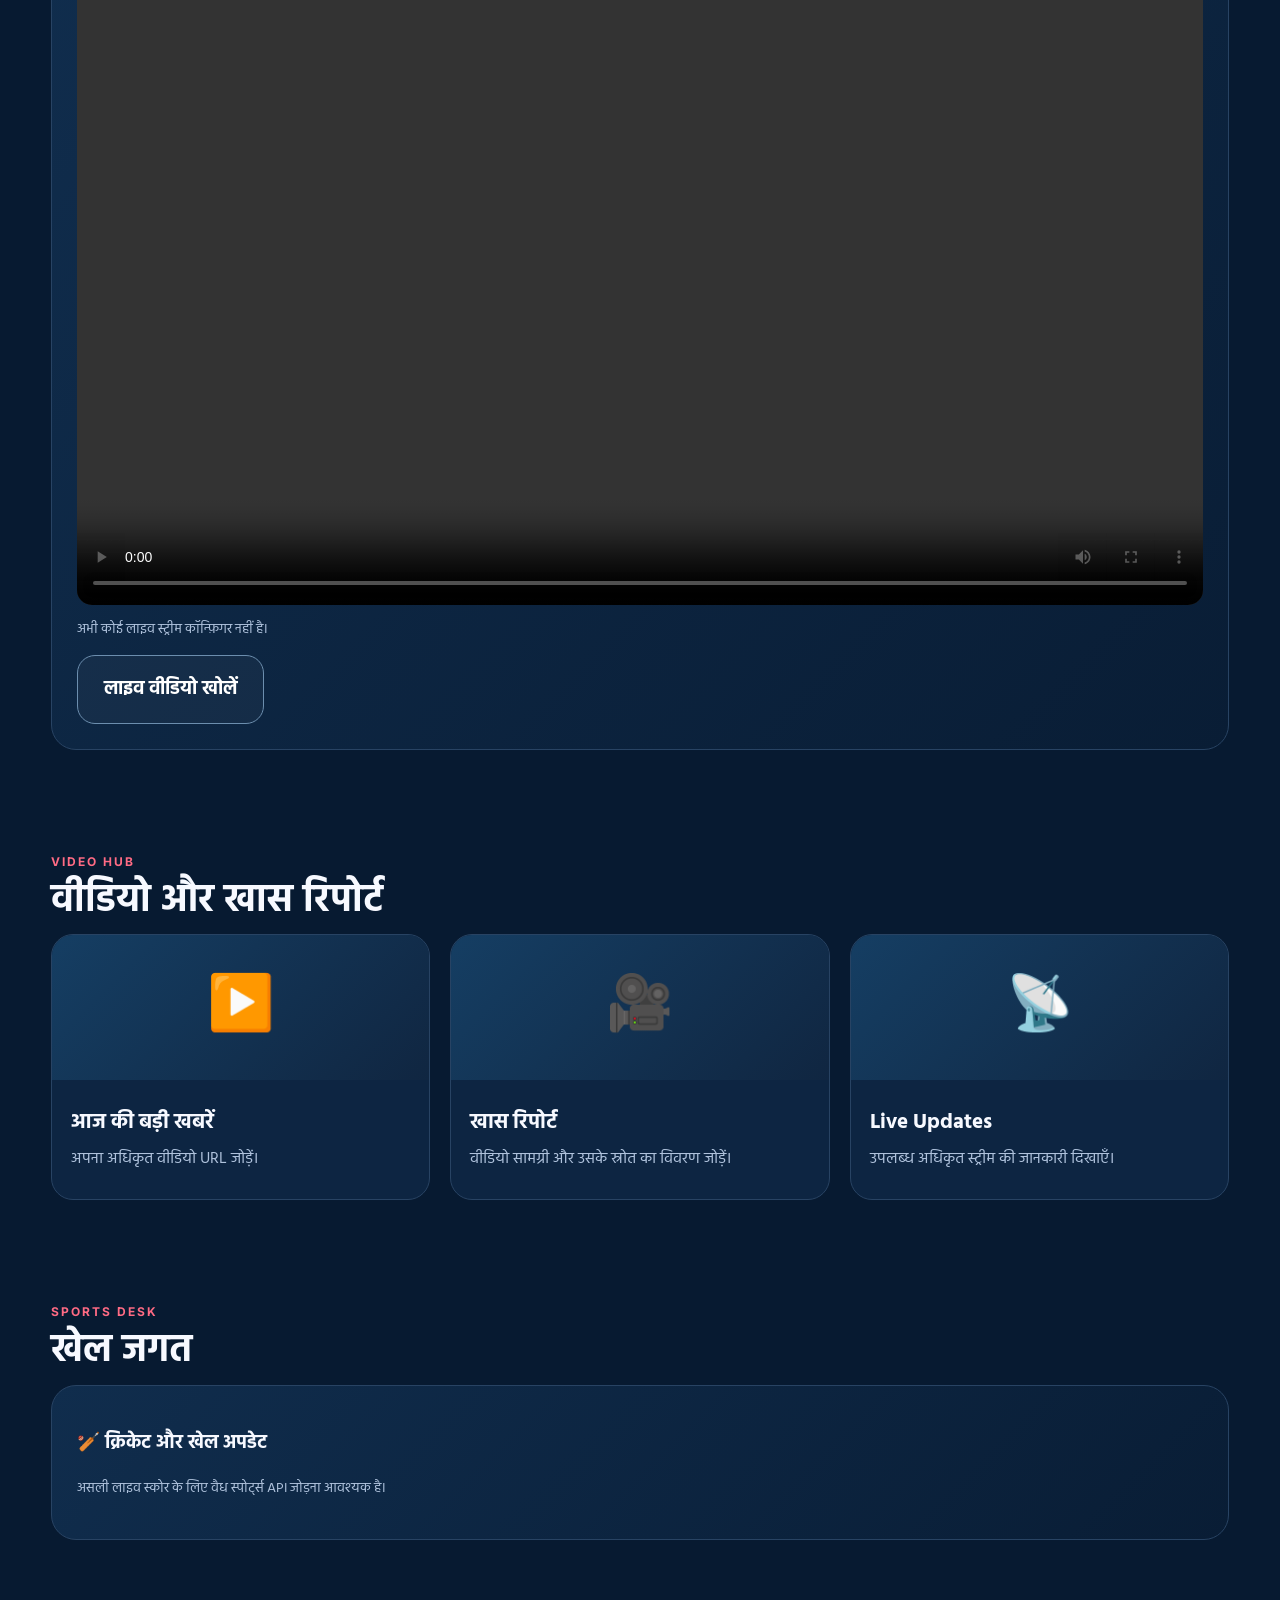
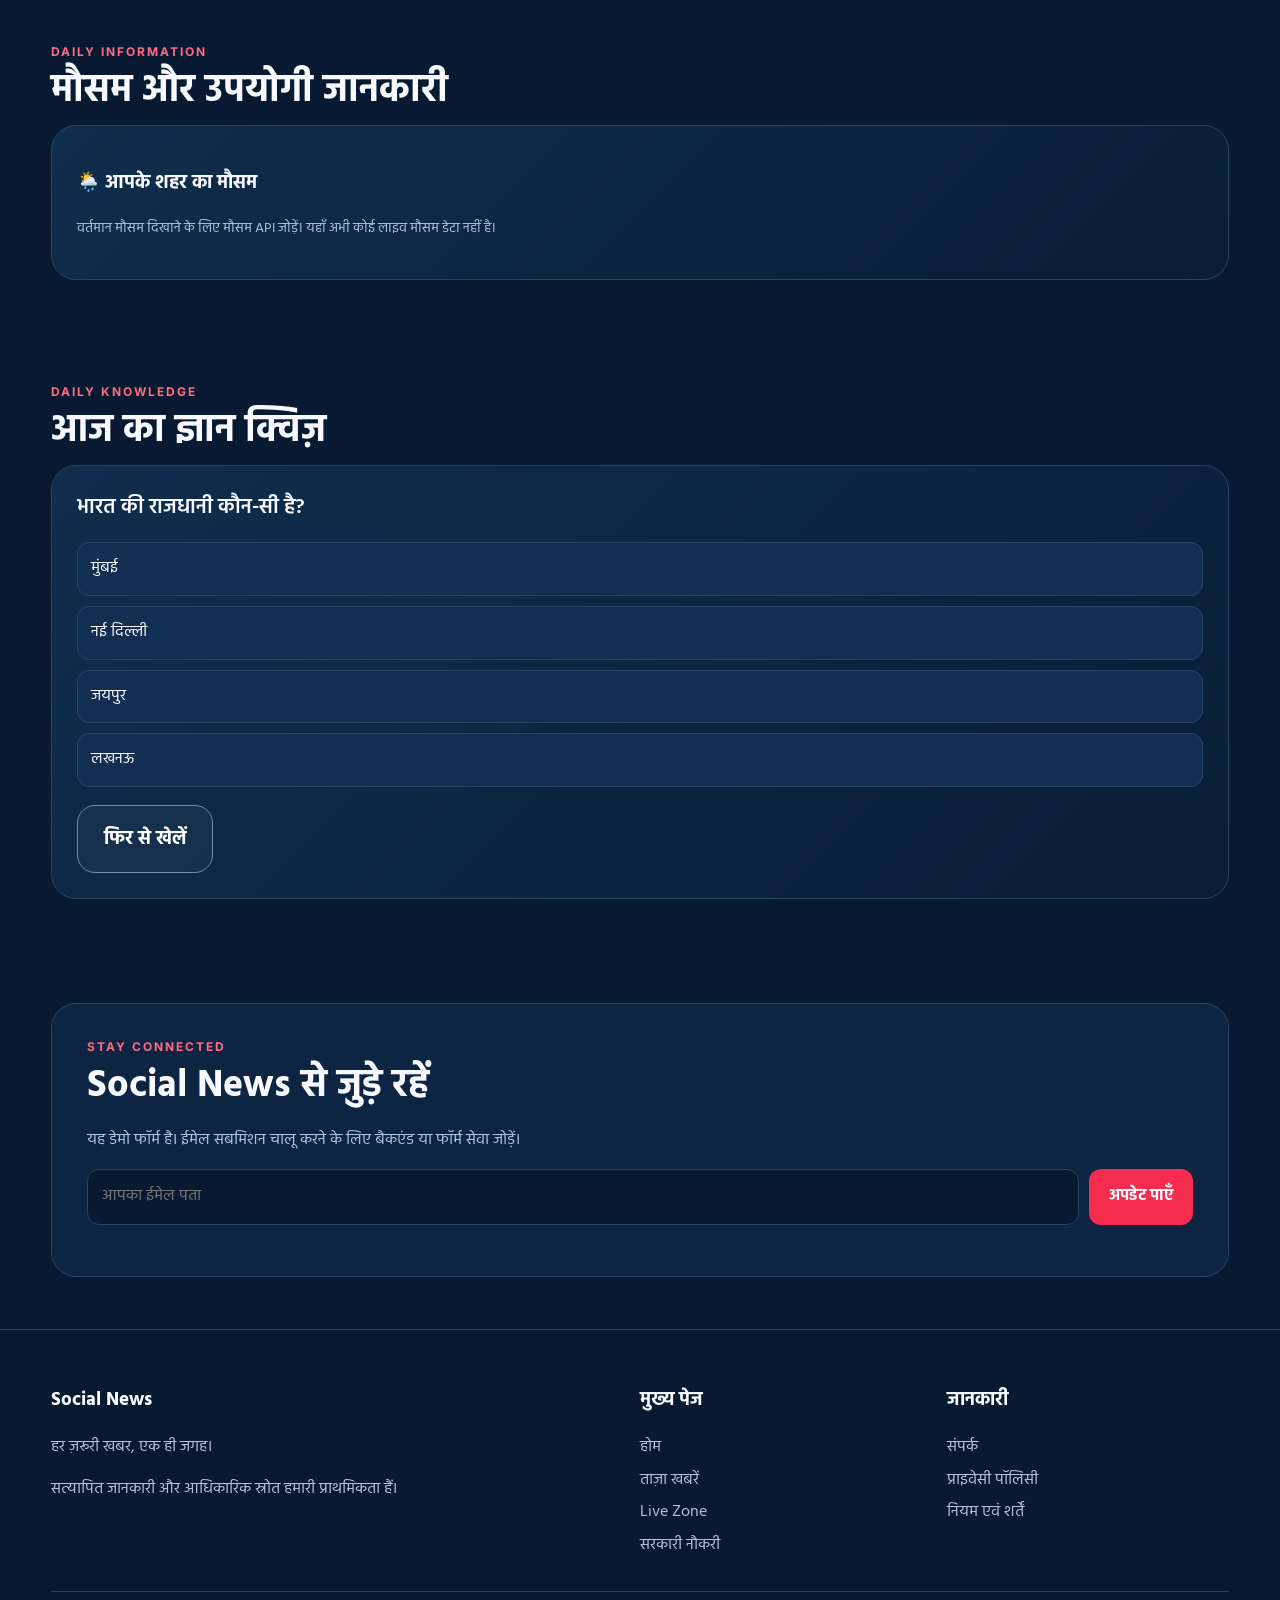
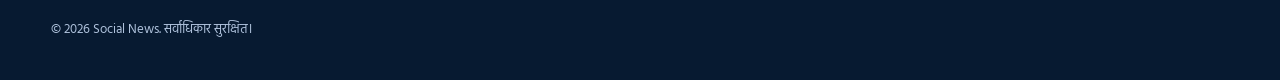
==== commit 467154e5: "Update index.html" ====
--- a/index.html
+++ b/index.html
@@ -1,355 +1,768 @@
-```html
+
 <!DOCTYPE html>
 <html lang="hi">
 <head>
-  <meta charset="UTF-8">
-  <meta name="viewport" content="width=device-width, initial-scale=1.0">
-  <meta name="theme-color" content="#10264a">
-  <meta name="description" content="Social News - News, education, government schemes, sports, entertainment and useful daily tools in one place.">
-  <title>Social News | आपकी दुनिया, आपकी खबरें</title>
-  <link rel="stylesheet" href="style.css">
-  <style>
-    :root {
-      --navy: #10264a;
-      --blue: #1769e0;
-      --orange: #ff8a25;
-      --bg: #f3f6fb;
-      --card: #ffffff;
-      --text: #17243a;
-      --muted: #64748b;
-      --border: #e0e7f0;
+<meta charset="UTF-8">
+<meta name="viewport" content="width=device-width, initial-scale=1.0">
+<meta name="theme-color" content="#071a31">
+<meta name="description" content="Social News - ताज़ा खबरें, लाइव वीडियो, शिक्षा, सरकारी नौकरी, खेल और उपयोगी जानकारियाँ।">
+<title>Social News | हर जरूरी खबर, एक ही जगह</title>
+
+<style>
+@import url('https://fonts.googleapis.com/css2?family=Hind:wght@400;500;600;700&family=Inter:wght@400;500;600;700;800&display=swap');
+
+:root{
+  --bg:#071a31;
+  --panel:#0d2542;
+  --panel2:#132e50;
+  --red:#f52c50;
+  --text:#f7f9ff;
+  --muted:#afc2dc;
+  --border:#284363;
+}
+*{box-sizing:border-box}
+html{scroll-behavior:smooth;scroll-padding-top:130px}
+body{
+  margin:0;
+  background:var(--bg);
+  color:var(--text);
+  font-family:'Hind',sans-serif;
+  line-height:1.6;
+}
+a{color:inherit;text-decoration:none}
+button,input{font:inherit}
+button{cursor:pointer}
+button:focus-visible,a:focus-visible,input:focus-visible{
+  outline:2px solid #ff7188;
+  outline-offset:3px
+}
+.container{width:min(1180px,92%);margin:auto}
+.ticker{
+  display:flex;align-items:center;overflow:hidden;
+  background:#0b2039;border-bottom:1px solid var(--border);
+  white-space:nowrap
+}
+.ticker-label{
+  flex-shrink:0;background:var(--red);padding:9px 22px;
+  font-family:Inter,sans-serif;font-size:13px;
+  font-weight:800;letter-spacing:1px
+}
+.ticker-text{padding:8px 18px;color:#e5edf9}
+.header{border-bottom:1px solid var(--border)}
+.brand-row{
+  display:flex;align-items:center;justify-content:space-between;
+  gap:18px;padding:25px 0
+}
+.brand{display:flex;align-items:center;gap:17px}
+.logo{
+  display:grid;place-items:center;width:78px;height:78px;
+  flex-shrink:0;border-radius:24px;
+  background:linear-gradient(140deg,#ff365c,#e70b38);
+  box-shadow:0 12px 32px #f52c5027;font-size:37px
+}
+.brand h1{
+  margin:0;font:800 36px/1.2 Inter,sans-serif;
+  letter-spacing:-1.5px
+}
+.brand h1 span{color:var(--red)}
+.tagline{
+  margin-top:9px;color:var(--muted);font:500 13px Inter,sans-serif;
+  letter-spacing:3px
+}
+.theme-btn{
+  width:58px;height:58px;border:1px solid #345477;
+  border-radius:19px;background:var(--panel2);color:var(--text);
+  font-size:24px
+}
+.search-wrap{padding:0 0 25px}
+.search-box{
+  display:flex;align-items:center;gap:12px;
+  padding:10px 12px 10px 22px;
+  background:var(--panel2);border:1px solid var(--border);
+  border-radius:25px
+}
+.search-icon{font-size:25px;color:var(--muted)}
+.search-box input{
+  flex:1;min-width:0;border:0;outline:0;
+  background:transparent;color:var(--text);font-size:19px
+}
+.search-box input::placeholder{color:var(--muted)}
+.search-box button{
+  border:0;border-radius:17px;padding:13px 24px;
+  background:#24466e;color:white
+}
+.nav{
+  position:sticky;top:0;z-index:10;
+  background:var(--bg);border-bottom:1px solid var(--border)
+}
+.nav-inner{
+  display:flex;overflow-x:auto;scrollbar-width:thin;
+  scrollbar-color:#405774 transparent
+}
+.nav a{
+  flex-shrink:0;padding:17px 23px;
+  font-size:18px;color:#e2eaf7;
+  border-bottom:4px solid transparent
+}
+.nav a.active,.nav a:hover{
+  background:var(--red);border-bottom-color:#ff8296
+}
+.hero{
+  position:relative;overflow:hidden;
+  background:
+    radial-gradient(ellipse at 85% 25%,#1e5479 0,transparent 48%),
+    linear-gradient(120deg,#071b33,#103758 80%,#0a2543);
+  padding:75px 0 65px
+}
+.hero:after{
+  content:"";position:absolute;width:400px;height:400px;
+  border:1px solid #ffffff0b;border-radius:50%;
+  right:-180px;bottom:-200px;pointer-events:none
+}
+.pill{
+  display:inline-flex;align-items:center;gap:9px;
+  border:1px solid #a93258;border-radius:14px;
+  padding:9px 15px;background:#42263b80;
+  color:#ffb5c4;font:700 13px Inter,sans-serif;
+  letter-spacing:1px
+}
+.dot{
+  width:11px;height:11px;background:#ff4265;
+  border-radius:50%;box-shadow:0 0 0 6px #ff42652b
+}
+.hero h2{
+  margin:34px 0 27px;max-width:850px;
+  font-size:clamp(40px,7.2vw,76px);
+  font-weight:700;line-height:1.25;letter-spacing:-1.5px
+}
+.hero h2 span{color:#ff4b6c}
+.hero p{
+  max-width:750px;margin:0;color:var(--muted);
+  font-size:clamp(19px,2.8vw,29px);line-height:1.8
+}
+.actions{display:flex;gap:16px;flex-wrap:wrap;margin-top:43px}
+.btn{
+  display:inline-flex;justify-content:center;align-items:center;
+  gap:8px;border:1px solid transparent;border-radius:18px;
+  padding:18px 26px;font-weight:700;font-size:19px;
+  transition:transform .2s,background .2s
+}
+.btn:hover{transform:translateY(-2px)}
+.btn-primary{background:var(--red);color:white}
+.btn-outline{border-color:#6c8eae;background:#ffffff08;color:white}
+.stats{display:flex;gap:25px;flex-wrap:wrap;margin-top:48px;color:var(--muted)}
+.stats strong{color:white;margin-right:8px}
+.section{padding:52px 0}
+.section-head{
+  display:flex;justify-content:space-between;align-items:end;
+  gap:15px;margin-bottom:25px
+}
+.eyebrow{
+  color:#ff6b84;font:700 12px Inter,sans-serif;
+  letter-spacing:2px;text-transform:uppercase
+}
+.section h2{font-size:clamp(26px,4vw,38px);line-height:1.3;margin:8px 0}
+.section-head p{color:var(--muted);margin:5px 0}
+.text-link{color:#ff738b;font-weight:600}
+.feature{
+  position:relative;overflow:hidden;min-height:300px;
+  padding:30px;border:1px solid #527594;border-radius:36px;
+  background:
+    radial-gradient(ellipse at 50% 80%,#145183,#0b2543 62%);
+}
+.feature-top{display:flex;justify-content:space-between;gap:15px;flex-wrap:wrap}
+.feature-top small{color:var(--muted);letter-spacing:3px}
+.globe{
+  text-align:center;font-size:100px;line-height:1.4;
+  color:#05a6df;opacity:.8
+}
+.feature h3{font-size:clamp(24px,4vw,36px);margin:0}
+.feature p{color:var(--muted)}
+.grid{
+  display:grid;grid-template-columns:repeat(3,minmax(0,1fr));gap:20px
+}
+.card{
+  overflow:hidden;border:1px solid var(--border);
+  border-radius:22px;background:var(--panel);
+  transition:transform .2s,border-color .2s
+}
+.card:hover{transform:translateY(-4px);border-color:#547ba2}
+.card-art{
+  min-height:145px;display:grid;place-items:center;
+  background:linear-gradient(135deg,#153e63,#102641);
+  font-size:54px
+}
+.card-body{padding:19px}
+.category{color:#ff7089;font-size:13px;font-weight:700}
+.card h3{margin:8px 0;font-size:21px;line-height:1.5}
+.card p{margin:8px 0;color:var(--muted)}
+.meta{font-size:12px;color:var(--muted)}
+.card-actions{display:flex;gap:10px;margin-top:15px}
+.small-btn{
+  padding:7px 12px;border-radius:10px;border:1px solid var(--border);
+  background:transparent;color:var(--text)
+}
+.empty{padding:30px;text-align:center;color:var(--muted);grid-column:1/-1}
+.category-grid{
+  display:grid;grid-template-columns:repeat(4,minmax(0,1fr));gap:14px
+}
+.category-card{
+  padding:22px 15px;border:1px solid var(--border);
+  background:var(--panel);border-radius:18px;text-align:center
+}
+.category-card .emoji{font-size:31px}
+.category-card h3{margin:8px 0 2px;font-size:17px}
+.category-card p{margin:0;color:var(--muted);font-size:13px}
+.live-panel{
+  padding:25px;border:1px solid var(--border);
+  background:linear-gradient(135deg,#102d4d,#091d35);
+  border-radius:25px
+}
+.video{
+  display:block;width:100%;aspect-ratio:16/9;
+  border-radius:15px;background:#020812
+}
+.live-note{color:var(--muted);font-size:14px}
+.quiz-question{font-size:21px;font-weight:600}
+.quiz-options{display:grid;gap:10px;margin:18px 0}
+.quiz-option{
+  padding:13px;border:1px solid var(--border);
+  border-radius:12px;background:var(--panel2);color:var(--text);
+  text-align:left
+}
+.quiz-option:hover{border-color:var(--red)}
+.quiz-result{color:#80e7a2;font-weight:600}
+.newsletter{
+  padding:35px;border:1px solid var(--border);
+  border-radius:25px;background:var(--panel)
+}
+.newsletter p{color:var(--muted)}
+.newsletter form{display:flex;gap:10px;flex-wrap:wrap}
+.newsletter input{
+  flex:1;min-width:180px;padding:14px;border:1px solid var(--border);
+  border-radius:12px;background:var(--bg);color:var(--text)
+}
+.newsletter button{
+  padding:13px 20px;border:0;border-radius:12px;
+  background:var(--red);color:white;font-weight:700
+}
+.footer{border-top:1px solid var(--border);padding:38px 0;color:var(--muted)}
+.footer-grid{display:grid;grid-template-columns:2fr 1fr 1fr;gap:25px}
+.footer h3{color:var(--text)}
+.footer a{display:block;margin:7px 0}
+.footer a:hover{color:#ff7189}
+.ad-slot{
+  min-height:90px;display:grid;place-items:center;
+  margin:20px auto;border:1px dashed #39506a;
+  border-radius:12px;color:var(--muted);font-size:13px
+}
+.light{
+  --bg:#f2f6fc;--panel:#fff;--panel2:#e4edf8;
+  --text:#10243d;--muted:#536984;--border:#d0ddeb
+}
+.light .hero{background:radial-gradient(ellipse at 85% 25%,#c4e4f8,transparent 48%),linear-gradient(120deg,#e3effb,#d6eaff)}
+.light .hero h2,.light .stats strong{color:#10243d}
+.light .hero p{color:#405976}
+.light .nav a{color:var(--text)}
+.light .btn-outline{color:#10243d;border-color:#8ba5c0}
+.light .ticker{background:#e4edf8}
+.light .ticker-text{color:#10243d}
+@media(min-width:900px){
+  .hero{padding:100px 0 85px}
+  .feature{padding:40px;min-height:360px}
+}
+@media(max-width:760px){
+  .container{width:91%}
+  .brand-row{padding:22px 0}
+  .logo{width:68px;height:68px;border-radius:22px}
+  .brand h1{font-size:30px}
+  .tagline{font-size:10px;letter-spacing:2px}
+  .theme-btn{width:50px;height:50px}
+  .nav a{padding:14px 17px;font-size:17px}
+  .hero{padding:65px 0 55px}
+  .hero h2{margin-top:31px}
+  .grid{grid-template-columns:repeat(2,minmax(0,1fr));gap:13px}
+  .card-body{padding:14px}
+  .card h3{font-size:18px}
+  .card-art{min-height:120px}
+  .category-grid{grid-template-columns:repeat(2,minmax(0,1fr))}
+  .footer-grid{grid-template-columns:1fr 1fr}
+  .footer-grid>div:first-child{grid-column:1/-1}
+}
+@media(max-width:420px){
+  .brand{gap:11px}
+  .brand h1{font-size:25px}
+  .logo{width:58px;height:58px;font-size:29px}
+  .tagline{font-size:8px;letter-spacing:1.3px}
+  .theme-btn{width:43px;height:43px;border-radius:14px}
+  .search-box{padding-left:13px;border-radius:19px}
+  .search-box input{font-size:15px}
+  .search-box button{padding:10px 14px}
+  .ticker-label{padding:9px 12px}
+  .grid{grid-template-columns:1fr}
+  .actions .btn{width:100%;font-size:17px}
+  .feature{padding:22px;border-radius:25px}
+  .section{padding:38px 0}
+}
+</style>
+</head>
+
+<body>
+
+<div class="ticker">
+  <div class="ticker-label">BREAKING</div>
+  <div class="ticker-text">
+    Social News पर आपका स्वागत है • ताज़ा खबरें पढ़ें • शिक्षा और उपयोगी जानकारी
+  </div>
+</div>
+
+<header class="header">
+  <div class="container">
+    <div class="brand-row">
+      <a class="brand" href="#home" aria-label="Social News Home">
+        <div class="logo">▶</div>
+        <div>
+          <h1>Social <span>News</span></h1>
+          <div class="tagline">NEWS · LIVE · VIDEO · KNOWLEDGE</div>
+        </div>
+      </a>
+      <button class="theme-btn" id="themeBtn" aria-label="रंग बदलें">◐</button>
+    </div>
+
+    <form class="search-wrap" id="searchForm">
+      <div class="search-box">
+        <span class="search-icon">⌕</span>
+        <input id="searchInput" type="search"
+          placeholder="खबरें, वीडियो, विषय खोजें..."
+          aria-label="खबर खोजें">
+        <button type="submit">खोजें</button>
+      </div>
+    </form>
+  </div>
+</header>
+
+<nav class="nav" aria-label="मुख्य मेन्यू">
+  <div class="container nav-inner">
+    <a class="active" href="#home">⌂ होम</a>
+    <a href="#news">▤ न्यूज़</a>
+    <a href="#live">⊙ Live TV</a>
+    <a href="#videos">▶ वीडियो</a>
+    <a href="#education">🎓 शिक्षा</a>
+    <a href="#jobs">💼 नौकरी</a>
+    <a href="#sports">🏆 खेल</a>
+    <a href="#quiz">🧠 क्विज़</a>
+  </div>
+</nav>
+
+<main>
+<section class="hero" id="home">
+  <div class="container">
+    <div class="pill"><span class="dot"></span> SOCIAL NEWS</div>
+
+    <h2>हर ज़रूरी खबर,<br><span>एक ही जगह।</span></h2>
+
+    <p>
+      समाचार, लाइव वीडियो, शिक्षा, सरकारी योजनाएँ और
+      रोज़मर्रा की जानकारी — सरल भाषा में।
+    </p>
+
+    <div class="actions">
+      <a class="btn btn-primary" href="#news">आज की खबरें देखें →</a>
+      <a class="btn btn-outline" href="#live">Live Zone देखें</a>
+    </div>
+
+    <div class="stats">
+      <span><strong>01</strong> भरोसेमंद जानकारी</span>
+      <span><strong>24×7</strong> डिजिटल एक्सेस</span>
+    </div>
+  </div>
+</section>
+
+<div class="container">
+  <div class="ad-slot" aria-label="विज्ञापन स्थान">
+    विज्ञापन स्थान — AdSense मंज़ूरी के बाद यहाँ विज्ञापन जोड़ा जा सकता है
+  </div>
+</div>
+
+<section class="section" id="featured">
+  <div class="container">
+    <article class="feature">
+      <div class="feature-top">
+        <small>FEATURED STORY</small>
+        <span class="pill"><span class="dot"></span> LIVE ZONE</span>
+      </div>
+      <div class="globe" aria-hidden="true">◎</div>
+      <div class="eyebrow">आज की प्रमुख जानकारी</div>
+      <h3>देश-दुनिया से लेकर आपके शहर तक</h3>
+      <p>महत्वपूर्ण खबरें और उपयोगी जानकारी एक ही जगह पाएँ।</p>
+      <a class="btn btn-primary" href="#news">खबरें पढ़ें →</a>
+    </article>
+  </div>
+</section>
+
+<section class="section" id="news">
+  <div class="container">
+    <div class="section-head">
+      <div>
+        <div class="eyebrow">LATEST UPDATES</div>
+        <h2>ताज़ा खबरें</h2>
+        <p>यहाँ अपनी सत्यापित और नवीनतम खबरें प्रकाशित करें।</p>
+      </div>
+      <a href="#categories" class="text-link">सभी विषय →</a>
+    </div>
+
+    <div class="grid" id="newsGrid">
+      <article class="card searchable">
+        <div class="card-art">📰</div>
+        <div class="card-body">
+          <div class="category">भारत</div>
+          <h3>देश की प्रमुख खबरें</h3>
+          <p>यह डेमो कार्ड है। इसमें वास्तविक खबर और स्रोत जोड़ें।</p>
+          <div class="meta">डेमो सामग्री · वास्तविक समाचार नहीं</div>
+          <div class="card-actions">
+            <button class="small-btn save-btn">☆ सेव</button>
+            <button class="small-btn share-btn">↗ शेयर</button>
+          </div>
+        </div>
+      </article>
+
+      <article class="card searchable" id="education">
+        <div class="card-art">🎓</div>
+        <div class="card-body">
+          <div class="category">शिक्षा</div>
+          <h3>परीक्षा और शिक्षा अपडेट</h3>
+          <p>परीक्षा, एडमिट कार्ड और रिजल्ट के आधिकारिक लिंक।</p>
+          <div class="meta">डेमो सामग्री</div>
+          <div class="card-actions">
+            <button class="small-btn save-btn">☆ सेव</button>
+            <button class="small-btn share-btn">↗ शेयर</button>
+          </div>
+        </div>
+      </article>
+
+      <article class="card searchable" id="jobs">
+        <div class="card-art">💼</div>
+        <div class="card-body">
+          <div class="category">सरकारी नौकरी</div>
+          <h3>नौकरी और भर्ती जानकारी</h3>
+          <p>भर्ती की जानकारी के साथ संबंधित आधिकारिक वेबसाइट दें।</p>
+          <div class="meta">डेमो सामग्री</div>
+          <div class="card-actions">
+            <button class="small-btn save-btn">☆ सेव</button>
+            <button class="small-btn share-btn">↗ शेयर</button>
+          </div>
+        </div>
+      </article>
+    </div>
+    <p id="searchStatus" role="status"></p>
+  </div>
+</section>
+
+<section class="section" id="categories">
+  <div class="container">
+    <div class="eyebrow">EXPLORE</div>
+    <h2>हर जानकारी, एक ही जगह</h2>
+    <p style="color:var(--muted)">अपनी पसंद का विषय चुनें।</p>
+
+    <div class="category-grid">
+      <a class="category-card" href="#news"><div class="emoji">🇮🇳</div><h3>भारत</h3><p>देश की खबरें</p></a>
+      <a class="category-card" href="#news"><div class="emoji">🌍</div><h3>दुनिया</h3><p>अंतरराष्ट्रीय</p></a>
+      <a class="category-card" href="#jobs"><div class="emoji">💼</div><h3>सरकारी नौकरी</h3><p>भर्ती और परीक्षा</p></a>
+      <a class="category-card" href="#education"><div class="emoji">🎓</div><h3>शिक्षा</h3><p>पढ़ाई और रिजल्ट</p></a>
+      <a class="category-card" href="#sports"><div class="emoji">🏏</div><h3>क्रिकेट</h3><p>खेल अपडेट</p></a>
+      <a class="category-card" href="#videos"><div class="emoji">🎬</div><h3>मनोरंजन</h3><p>फिल्म और वीडियो</p></a>
+      <a class="category-card" href="#weather"><div class="emoji">🌦️</div><h3>मौसम</h3><p>मौसम की जानकारी</p></a>
+      <a class="category-card" href="#quiz"><div class="emoji">🧠</div><h3>ज्ञान क्विज़</h3><p>रोज़ नए सवाल</p></a>
+    </div>
+  </div>
+</section>
+
+<section class="section" id="live">
+  <div class="container">
+    <div class="eyebrow">WATCH NOW</div>
+    <h2>Live Zone</h2>
+    <p style="color:var(--muted)">अधिकृत लाइव स्ट्रीम का URL कॉन्फ़िगर करने पर वीडियो यहाँ चलाएँ।</p>
+    <div class="live-panel">
+      <video class="video" id="livePlayer" controls playsinline
+        preload="none" poster="">
+        आपका ब्राउज़र वीडियो चलाने में सक्षम नहीं है।
+      </video>
+      <p class="live-note" id="liveStatus" role="status">
+        अभी कोई लाइव स्ट्रीम कॉन्फ़िगर नहीं है।
+      </p>
+      <button class="btn btn-outline" id="playLive">लाइव वीडियो खोलें</button>
+    </div>
+  </div>
+</section>
+
+<section class="section" id="videos">
+  <div class="container">
+    <div class="eyebrow">VIDEO HUB</div>
+    <h2>वीडियो और खास रिपोर्ट</h2>
+    <div class="grid">
+      <article class="card">
+        <div class="card-art">▶️</div>
+        <div class="card-body">
+          <h3>आज की बड़ी खबरें</h3>
+          <p>अपना अधिकृत वीडियो URL जोड़ें।</p>
+        </div>
+      </article>
+      <article class="card">
+        <div class="card-art">🎥</div>
+        <div class="card-body">
+          <h3>खास रिपोर्ट</h3>
+          <p>वीडियो सामग्री और उसके स्रोत का विवरण जोड़ें।</p>
+        </div>
+      </article>
+      <article class="card">
+        <div class="card-art">📡</div>
+        <div class="card-body">
+          <h3>Live Updates</h3>
+          <p>उपलब्ध अधिकृत स्ट्रीम की जानकारी दिखाएँ।</p>
+        </div>
+      </article>
+    </div>
+  </div>
+</section>
+
+<section class="section" id="sports">
+  <div class="container">
+    <div class="eyebrow">SPORTS DESK</div>
+    <h2>खेल जगत</h2>
+    <div class="live-panel">
+      <h3>🏏 क्रिकेट और खेल अपडेट</h3>
+      <p class="live-note">असली लाइव स्कोर के लिए वैध स्पोर्ट्स API जोड़ना आवश्यक है।</p>
+    </div>
+  </div>
+</section>
+
+<section class="section" id="weather">
+  <div class="container">
+    <div class="eyebrow">DAILY INFORMATION</div>
+    <h2>मौसम और उपयोगी जानकारी</h2>
+    <div class="live-panel">
+      <h3>🌦️ आपके शहर का मौसम</h3>
+      <p class="live-note">वर्तमान मौसम दिखाने के लिए मौसम API जोड़ें। यहाँ अभी कोई लाइव मौसम डेटा नहीं है।</p>
+    </div>
+  </div>
+</section>
+
+<section class="section" id="quiz">
+  <div class="container">
+    <div class="eyebrow">DAILY KNOWLEDGE</div>
+    <h2>आज का ज्ञान क्विज़</h2>
+    <div class="live-panel">
+      <div class="quiz-question">भारत की राजधानी कौन-सी है?</div>
+      <div class="quiz-options" id="quizOptions">
+        <button class="quiz-option" data-correct="false">मुंबई</button>
+        <button class="quiz-option" data-correct="true">नई दिल्ली</button>
+        <button class="quiz-option" data-correct="false">जयपुर</button>
+        <button class="quiz-option" data-correct="false">लखनऊ</button>
+      </div>
+      <p class="quiz-result" id="quizResult" role="status"></p>
+      <button class="btn btn-outline" id="resetQuiz">फिर से खेलें</button>
+    </div>
+  </div>
+</section>
+
+<section class="section" id="contact">
+  <div class="container">
+    <div class="newsletter">
+      <div class="eyebrow">STAY CONNECTED</div>
+      <h2>Social News से जुड़े रहें</h2>
+      <p>यह डेमो फॉर्म है। ईमेल सबमिशन चालू करने के लिए बैकएंड या फॉर्म सेवा जोड़ें।</p>
+      <form id="newsletterForm">
+        <input type="email" id="emailInput" placeholder="आपका ईमेल पता" required>
+        <button type="submit">अपडेट पाएँ</button>
+      </form>
+      <p id="formStatus" role="status"></p>
+    </div>
+  </div>
+</section>
+</main>
+
+<footer class="footer">
+  <div class="container footer-grid">
+    <div>
+      <h3>Social News</h3>
+      <p>हर ज़रूरी खबर, एक ही जगह।</p>
+      <p>सत्यापित जानकारी और आधिकारिक स्रोत हमारी प्राथमिकता हैं।</p>
+    </div>
+    <div>
+      <h3>मुख्य पेज</h3>
+      <a href="#home">होम</a>
+      <a href="#news">ताज़ा खबरें</a>
+      <a href="#live">Live Zone</a>
+      <a href="#jobs">सरकारी नौकरी</a>
+    </div>
+    <div>
+      <h3>जानकारी</h3>
+      <a href="#contact">संपर्क</a>
+      <a href="#privacy">प्राइवेसी पॉलिसी</a>
+      <a href="#terms">नियम एवं शर्तें</a>
+    </div>
+  </div>
+  <div class="container">
+    <hr style="border:0;border-top:1px solid var(--border);margin:25px 0">
+    <small>© <span id="year"></span> Social News. सर्वाधिकार सुरक्षित।</small>
+  </div>
+</footer>
+
+<script>
+"use strict";
+
+const $ = (selector) => document.querySelector(selector);
+
+$("#year").textContent = new Date().getFullYear();
+
+// Dark / light theme
+$("#themeBtn").addEventListener("click", () => {
+  document.body.classList.toggle("light");
+  const light = document.body.classList.contains("light");
+  $("#themeBtn").textContent = light ? "☾" : "◐";
+  document.querySelector('meta[name="theme-color"]')
+    .setAttribute("content", light ? "#f2f6fc" : "#071a31");
+});
+
+// Search cards
+$("#searchForm").addEventListener("submit", (event) => {
+  event.preventDefault();
+  const query = $("#searchInput").value.trim().toLocaleLowerCase("hi");
+  let found = 0;
+
+  document.querySelectorAll(".searchable").forEach((card) => {
+    const match = card.textContent.toLocaleLowerCase("hi").includes(query);
+    card.hidden = Boolean(query) && !match;
+    if (match) found++;
+  });
+
+  $("#searchStatus").textContent = query
+    ? (found ? `${found} परिणाम मिले।` : "कोई परिणाम नहीं मिला।")
+    : "सभी डेमो कार्ड दिखाए जा रहे हैं।";
+
+  $("#news").scrollIntoView({behavior:"smooth"});
+});
+
+// Save bookmarks locally in this browser
+function getSaved() {
+  try {
+    return JSON.parse(localStorage.getItem("socialNewsBookmarks") || "[]");
+  } catch {
+    return [];
+  }
+}
+
+function updateSaveButtons() {
+  const saved = getSaved();
+  document.querySelectorAll(".save-btn").forEach((button) => {
+    const title = button.closest(".card").querySelector("h3").textContent;
+    const isSaved = saved.includes(title);
+    button.textContent = isSaved ? "★ सेव्ड" : "☆ सेव";
+  });
+}
+
+document.querySelectorAll(".save-btn").forEach((button) => {
+  button.addEventListener("click", () => {
+    const title = button.closest(".card").querySelector("h3").textContent;
+    let saved = getSaved();
+
+    saved = saved.includes(title)
+      ? saved.filter((item) => item !== title)
+      : [...saved, title];
+
+    localStorage.setItem("socialNewsBookmarks", JSON.stringify(saved));
+    updateSaveButtons();
+  });
+});
+
+updateSaveButtons();
+
+// Share
+document.querySelectorAll(".share-btn").forEach((button) => {
+  button.addEventListener("click", async () => {
+    const card = button.closest(".card");
+    const title = card.querySelector("h3").textContent;
+    const text = `${title} — Social News`;
+    try {
+      if (navigator.share) {
+        await navigator.share({title, text, url:location.href});
+      } else if (navigator.clipboard && window.isSecureContext) {
+        await navigator.clipboard.writeText(`${text} ${location.href}`);
+        alert("शेयर लिंक कॉपी हो गया।");
+      } else {
+        prompt("इस लिंक को कॉपी करें:", location.href);
+      }
+    } catch (error) {
+      if (error.name !== "AbortError") console.error(error);
     }
-
-    * { box-sizing: border-box; }
-    html { scroll-behavior: smooth; scroll-padding-top: 85px; }
-    body {
-      margin: 0;
-      background: var(--bg);
-      color: var(--text);
-      font-family: Arial, "Noto Sans Devanagari", sans-serif;
-      line-height: 1.6;
-    }
-    a { color: var(--blue); }
-    button, input, select { font: inherit; }
-    button { cursor: pointer; }
-    .container { width: min(1120px, 92%); margin: auto; }
-    .topbar { background: var(--navy); color: white; padding: 7px 0; font-size: 13px; }
-    header {
-      background: white;
-      position: sticky;
-      top: 0;
-      z-index: 10;
-      box-shadow: 0 3px 14px #10264a12;
-    }
-    .head {
-      min-height: 76px;
-      display: flex;
-      align-items: center;
-      justify-content: space-between;
-      gap: 16px;
-      flex-wrap: wrap;
-      padding: 12px 0;
-    }
-    .brand { color: var(--navy); text-decoration: none; font-size: 25px; font-weight: 800; }
-    .brand span { color: var(--orange); }
-    nav { display: flex; gap: 15px; flex-wrap: wrap; }
-    nav a { text-decoration: none; font-size: 14px; font-weight: 700; color: var(--navy); }
-    nav a:hover { color: var(--orange); }
-    .hero {
-      padding: 48px 0;
-      background: linear-gradient(120deg, #10264a, #1769e0);
-      color: white;
-    }
-    .hero h1 { font-size: clamp(29px, 5vw, 46px); line-height: 1.2; margin: 0 0 15px; }
-    .hero p { max-width: 650px; color: #e6efff; }
-    .button {
-      display: inline-block;
-      padding: 11px 17px;
-      border: 0;
-      border-radius: 9px;
-      background: var(--orange);
-      color: #1d2b43;
-      font-weight: 800;
-      text-decoration: none;
-    }
-    .section { padding: 35px 0; }
-    .section h2 { margin: 0 0 8px; font-size: 26px; }
-    .sub { color: var(--muted); margin: 0 0 20px; }
-    .grid { display: grid; grid-template-columns: repeat(auto-fit, minmax(220px, 1fr)); gap: 17px; }
-    .card {
-      background: var(--card);
-      padding: 20px;
-      border: 1px solid var(--border);
-      border-radius: 15px;
-      box-shadow: 0 5px 18px #10264a08;
-      min-width: 0;
-    }
-    .card h3 { margin: 4px 0 9px; }
-    .card p { color: var(--muted); }
-    .emoji { font-size: 30px; }
-    .pill { display: inline-block; background: #eaf1ff; color: #174ea6; padding: 4px 9px; border-radius: 20px; font-size: 12px; font-weight: bold; }
-    .searchbar { display: flex; gap: 9px; margin: 18px 0; }
-    .searchbar input, .tool-input, select {
-      width: 100%; min-width: 0; padding: 12px;
-      border: 1px solid #ccd6e5; border-radius: 9px; background: white;
-    }
-    .searchbar button, .action {
-      border: 0; border-radius: 9px; padding: 11px 15px;
-      background: var(--blue); color: white; font-weight: 700;
-    }
-    .news-card { display: flex; flex-direction: column; }
-    .news-card .action { align-self: flex-start; margin-top: auto; }
-    .video-placeholder {
-      width: 100%; min-height: 190px; border: 0; border-radius: 12px;
-      background: #101827; color: white; font-size: 18px; font-weight: bold;
-    }
-    .notice { padding: 13px; background: #fff5e9; border-left: 4px solid var(--orange); border-radius: 8px; }
-    .linklist { display: grid; gap: 10px; }
-    .linklist a { background: white; border: 1px solid var(--border); border-radius: 10px; padding: 13px; text-decoration: none; font-weight: 700; }
-    .tool-row { display: flex; flex-wrap: wrap; gap: 10px; align-items: center; }
-    .tool-row > * { flex: 1 1 120px; }
-    footer { margin-top: 25px; background: var(--navy); color: white; padding: 28px 0; }
-    footer a { color: #ffd09b; margin-right: 14px; }
-    #toast { position: fixed; left: 50%; bottom: 22px; transform: translateX(-50%); z-index: 30; max-width: 90%; background: #18243a; color: white; padding: 12px 18px; border-radius: 10px; box-shadow: 0 5px 20px #0003; }
-    [hidden] { display: none !important; }
-    body.dark { --bg: #101827; --card: #18243a; --text: #f1f5f9; --muted: #b7c3d5; --border: #34435a; }
-    body.dark header, body.dark .searchbar input, body.dark .tool-input, body.dark select, body.dark .linklist a { background: #18243a; color: #f1f5f9; }
-    body.dark nav a, body.dark .brand { color: #f1f5f9; }
-    @media (max-width: 650px) {
-      .head { align-items: flex-start; }
-      nav { gap: 10px; }
-      nav a { font-size: 12px; }
-      .searchbar { flex-direction: column; }
-      .hero { padding: 35px 0; }
-    }
-  </style>
-</head>
-<body>
-  <div class="topbar">
-    <div class="container">📰 Social News — आपकी दुनिया, आपकी खबरें</div>
-  </div>
-
-  <header>
-    <div class="container head">
-      <a class="brand" href="#home">Social <span>News</span></a>
-      <nav aria-label="मुख्य मेनू">
-        <a href="#top-news">News</a>
-        <a href="#live">Live</a>
-        <a href="#education">Education</a>
-        <a href="#government">सरकारी योजनाएँ</a>
-        <a href="#sports">Sports</a>
-        <a href="#tools">Tools</a>
-      </nav>
-      <button id="themeToggle" class="action" type="button">🌙 Theme</button>
-    </div>
-  </header>
-
-  <main>
-    <section class="hero" id="home">
-      <div class="container">
-        <span class="pill">YOUR DAILY INFORMATION HUB</span>
-        <h1>हर जरूरी जानकारी,<br>एक ही जगह।</h1>
-        <p>समाचार, शिक्षा, सरकारी योजनाएँ, खेल, मनोरंजन और रोजमर्रा के उपयोगी टूल्स — सब कुछ एक जगह पाने की कोशिश।</p>
-        <a class="button" href="#top-news">खबरें देखें ↓</a>
-      </div>
-    </section>
-
-    <section class="section" id="top-news">
-      <div class="container">
-        <h2>📰 News & Updates</h2>
-        <p class="sub">नीचे दिए गए कार्ड अभी नमूना सामग्री हैं, सत्यापित लाइव खबरें नहीं।</p>
-
-        <form class="searchbar" id="searchForm">
-          <input id="searchInput" type="search" placeholder="खबर या विषय खोजें..." aria-label="खबर खोजें">
-          <button type="submit">खोजें</button>
-        </form>
-        <p id="resultCount" aria-live="polite">3 विषय</p>
-
-        <div class="grid" id="newsGrid">
-          <article class="card news-card">
-            <span class="emoji">🇮🇳</span>
-            <span class="pill">General</span>
-            <h3>भारत की महत्वपूर्ण जानकारी</h3>
-            <p>सरकारी घोषणाओं और सार्वजनिक सूचनाओं के लिए आधिकारिक स्रोत देखें।</p>
-            <a class="action" href="https://www.india.gov.in/" target="_blank" rel="noopener noreferrer">आधिकारिक पोर्टल</a>
-            <p><button type="button" class="action" data-save="भारत की महत्वपूर्ण जानकारी">☆ Save</button></p>
-          </article>
-
-          <article class="card news-card">
-            <span class="emoji">🎓</span>
-            <span class="pill">Education</span>
-            <h3>शिक्षा और परीक्षा अपडेट</h3>
-            <p>परीक्षा, परिणाम और आवेदन की जानकारी संबंधित आधिकारिक वेबसाइट पर जाँचें।</p>
-            <a class="action" href="https://www.ncs.gov.in/" target="_blank" rel="noopener noreferrer">Career Portal</a>
-            <p><button type="button" class="action" data-save="शिक्षा और परीक्षा अपडेट">☆ Save</button></p>
-          </article>
-
-          <article class="card news-card">
-            <span class="emoji">🏛️</span>
-            <span class="pill">Government</span>
-            <h3>सरकारी योजनाएँ</h3>
-            <p>अपनी पात्रता और आवेदन की जानकारी आधिकारिक योजना पोर्टल पर जाँचें।</p>
-            <a class="action" href="https://www.myscheme.gov.in/" target="_blank" rel="noopener noreferrer">योजनाएँ देखें</a>
-            <p><button type="button" class="action" data-save="सरकारी योजनाएँ">☆ Save</button></p>
-          </article>
-        </div>
-
-        <p id="emptyState" hidden>आपकी खोज से मेल खाती सामग्री नहीं मिली।</p>
-        <p class="notice">महत्वपूर्ण: आवेदन की अंतिम तारीख, परीक्षा परिणाम या सरकारी घोषणा की पुष्टि संबंधित आधिकारिक वेबसाइट से जरूर करें।</p>
-      </div>
-    </section>
-
-    <section class="section" id="live">
-      <div class="container">
-        <h2>📺 Live Video</h2>
-        <p class="sub">यह सेक्शन अधिकृत वीडियो जोड़ने के लिए तैयार है।</p>
-        <div class="card">
-          <button type="button" class="video-placeholder" aria-label="Live video demo">▶ Live Video</button>
-          <p class="notice">अभी यहाँ वास्तविक लाइव प्रसारण नहीं है। चलाने के लिए अपने चुने हुए चैनल का अधिकृत YouTube embed लिंक जोड़ना होगा।</p>
-        </div>
-      </div>
-    </section>
-
-    <section class="section" id="education">
-      <div class="container">
-        <h2>🎓 Education & Career</h2>
-        <p class="sub">पढ़ाई, करियर और रोजगार की जानकारी के लिए उपयोगी पोर्टल।</p>
-        <div class="grid">
-          <article class="card">
-            <div class="emoji">📚</div>
-            <h3>पढ़ाई और सीखना</h3>
-            <p>शैक्षणिक संसाधन और सरकारी शिक्षा पोर्टल देखें।</p>
-            <a href="https://diksha.gov.in/" target="_blank" rel="noopener noreferrer">DIKSHA पोर्टल ↗</a>
-          </article>
-          <article class="card">
-            <div class="emoji">💼</div>
-            <h3>नौकरी और करियर</h3>
-            <p>रोजगार संबंधी सेवाओं की जानकारी।</p>
-            <a href="https://www.ncs.gov.in/" target="_blank" rel="noopener noreferrer">National Career Service ↗</a>
-          </article>
-          <article class="card">
-            <div class="emoji">📝</div>
-            <h3>परीक्षा जानकारी</h3>
-            <p>आवेदन और परीक्षा संबंधी जानकारी के लिए संबंधित भर्ती संस्था की आधिकारिक वेबसाइट देखें।</p>
-            <a href="https://ssc.gov.in/" target="_blank" rel="noopener noreferrer">SSC आधिकारिक वेबसाइट ↗</a>
-          </article>
-        </div>
-      </div>
-    </section>
-
-    <section class="section" id="government">
-      <div class="container">
-        <h2>🏛️ Government Services</h2>
-        <p class="sub">योजनाओं और नागरिक सेवाओं के लिए आधिकारिक पोर्टल।</p>
-
-        <div class="grid">
-          <article class="card">
-            <div class="emoji">🇮🇳</div>
-            <h3>National Portal of India</h3>
-            <p>भारत सरकार की जानकारी और सेवाएँ।</p>
-            <a href="https://www.india.gov.in/" target="_blank" rel="noopener noreferrer">पोर्टल खोलें ↗</a>
-          </article>
-          <article class="card">
-            <div class="emoji">🤝</div>
-            <h3>MyScheme</h3>
-            <p>सरकारी योजनाओं की पात्रता और जानकारी खोजें।</p>
-            <a href="https://www.myscheme.gov.in/" target="_blank" rel="noopener noreferrer">योजना खोजें ↗</a>
-          </article>
-          <article class="card">
-            <div class="emoji">🛡️</div>
-            <h3>Cyber Safety</h3>
-            <p>साइबर सुरक्षा और शिकायत के लिए आधिकारिक जानकारी देखें।</p>
-            <a href="https://cybercrime.gov.in/" target="_blank" rel="noopener noreferrer">Cyber Crime Portal ↗</a>
-          </article>
-        </div>
-
-        <p class="notice">Social News एक स्वतंत्र सूचना वेबसाइट है; यह भारत सरकार की आधिकारिक वेबसाइट नहीं है।</p>
-      </div>
-    </section>
-
-    <section class="section" id="sports">
-      <div class="container">
-        <h2>🏏 Sports</h2>
-        <p class="sub">खेल समाचार और परिणाम के लिए संबंधित स्रोत देखें।</p>
-        <div class="grid">
-          <article class="card">
-            <div class="emoji">🏏</div>
-            <h3>Cricket</h3>
-            <p>क्रिकेट की जानकारी और अपडेट।</p>
-            <a href="https://www.bcci.tv/" target="_blank" rel="noopener noreferrer">BCCI ↗</a>
-          </article>
-          <article class="card">
-            <div class="emoji">⚽</div>
-            <h3>Football</h3>
-            <p>फुटबॉल की जानकारी और अपडेट।</p>
-            <a href="https://www.the-aiff.com/" target="_blank" rel="noopener noreferrer">AIFF ↗</a>
-          </article>
-        </div>
-      </div>
-    </section>
-
-    <section class="section" id="entertainment">
-      <div class="container">
-        <h2>🎬 Entertainment</h2>
-        <p class="sub">मनोरंजन से जुड़ी सामग्री का सेक्शन।</p>
-        <div class="card">
-          <h3>Movies, Videos & Culture</h3>
-          <p>यहाँ भविष्य में लाइसेंस प्राप्त वीडियो, मनोरंजन समाचार और सांस्कृतिक अपडेट जोड़े जा सकते हैं।</p>
-          <a href="https://www.youtube.com/" target="_blank" rel="noopener noreferrer">YouTube खोलें ↗</a>
-        </div>
-      </div>
-    </section>
-
-    <section class="section" id="tools">
-      <div class="container">
-        <h2>🧮 Useful Daily Tools</h2>
-        <p class="sub">बेसिक कैलकुलेटर — इंटरनेट के बिना भी काम कर सकता है।</p>
-        <div class="card">
-          <div class="tool-row">
-            <input class="tool-input" id="calcA" type="number" step="any" placeholder="पहली संख्या" aria-label="पहली संख्या">
-            <select id="calcOp" aria-label="गणित का ऑपरेशन">
-              <option value="+">जोड़ (+)</option>
-              <option value="-">घटाव (-)</option>
-              <option value="*">गुणा (×)</option>
-              <option value="/">भाग (÷)</option>
-            </select>
-            <input class="tool-input" id="calcB" type="number" step="any" placeholder="दूसरी संख्या" aria-label="दूसरी संख्या">
-            <button class="action" id="calculateBtn" type="button">Calculate</button>
-          </div>
-          <h3 id="calcResult" aria-live="polite">परिणाम यहाँ दिखेगा।</h3>
-        </div>
-
-        <div class="card" style="margin-top:16px">
-          <h3>⭐ Saved News</h3>
-          <p>जिन खबरों को Save करेंगे, वे इसी ब्राउज़र में सहेजी जा सकती हैं।</p>
-          <p id="savedList">अभी कोई सेव की गई खबर नहीं है।</p>
-        </div>
-      </div>
-    </section>
-
-    <section class="section" id="about">
-      <div class="container">
-        <h2>ℹ️ About Social News</h2>
-        <div class="card">
-          <p>Social News का उद्देश्य उपयोगकर्ताओं को समाचार, शिक्षा, सरकारी पोर्टल, खेल और दैनिक उपयोगी जानकारी एक जगह उपलब्ध कराने में मदद करना है।</p>
-          <p>यह वेबसाइट स्वतंत्र है। संबंधित खबरों और सेवाओं की सत्यता की पुष्टि मूल स्रोत से करें।</p>
-        </div>
-      </div>
-    </section>
-  </main>
-
-  <footer>
-    <div class="container">
-      <h2>Social News</h2>
-      <p>आपकी दुनिया, आपकी खबरें।</p>
-      <a href="privacy.html">Privacy Policy</a>
-      <a href="terms.html">Terms & Conditions</a>
-      <p>© <span id="year"></span> Social News. All rights reserved.</p>
-    </div>
-  </footer>
-
-  <div id="toast" role="status" hidden></div>
-  <script src="script.js" defer></script>
+  });
+});
+
+// Demo quiz
+$("#quizOptions").addEventListener("click", (event) => {
+  const button = event.target.closest("button");
+  if (!button) return;
+
+  document.querySelectorAll(".quiz-option").forEach((option) => {
+    option.disabled = true;
+  });
+
+  $("#quizResult").textContent =
+    button.dataset.correct === "true"
+      ? "सही जवाब! बहुत बढ़िया 🎉"
+      : "सही जवाब: नई दिल्ली। अगली बार फिर कोशिश करें।";
+});
+
+$("#resetQuiz").addEventListener("click", () => {
+  document.querySelectorAll(".quiz-option").forEach((option) => {
+    option.disabled = false;
+  });
+  $("#quizResult").textContent = "";
+});
+
+// Demo newsletter form: does not send or save an email
+$("#newsletterForm").addEventListener("submit", (event) => {
+  event.preventDefault();
+  $("#formStatus").textContent =
+    "यह केवल डेमो है। ईमेल अपडेट चालू करने के लिए सुरक्षित फॉर्म सेवा जोड़ें।";
+});
+
+// Live stream: configure only an authorized HTTPS stream URL here.
+const LIVE_STREAM_URL = "";
+
+$("#playLive").addEventListener("click", () => {
+  const status = $("#liveStatus");
+  const player = $("#livePlayer");
+
+  if (!LIVE_STREAM_URL) {
+    status.textContent =
+      "लाइव वीडियो उपलब्ध नहीं है। पहले अधिकृत लाइव स्ट्रीम URL कॉन्फ़िगर करें।";
+    return;
+  }
+
+  if (!/^https:\/\//i.test(LIVE_STREAM_URL)) {
+    status.textContent = "सुरक्षा के लिए HTTPS वीडियो URL आवश्यक है।";
+    return;
+  }
+
+  player.src = LIVE_STREAM_URL;
+  player.load();
+  player.play().then(() => {
+    status.textContent = "वीडियो चल रहा है।";
+  }).catch(() => {
+    status.textContent =
+      "वीडियो शुरू नहीं हुआ। URL, स्ट्रीम फॉर्मेट और ब्राउज़र सपोर्ट जाँचें।";
+  });
+});
+
+// Active navigation highlighting
+const navLinks = document.querySelectorAll(".nav a");
+navLinks.forEach((link) => {
+  link.addEventListener("click", () => {
+    navLinks.forEach((item) => item.classList.remove("active"));
+    link.classList.add("active");
+  });
+});
+</script>
 </body>
 </html>
-```
